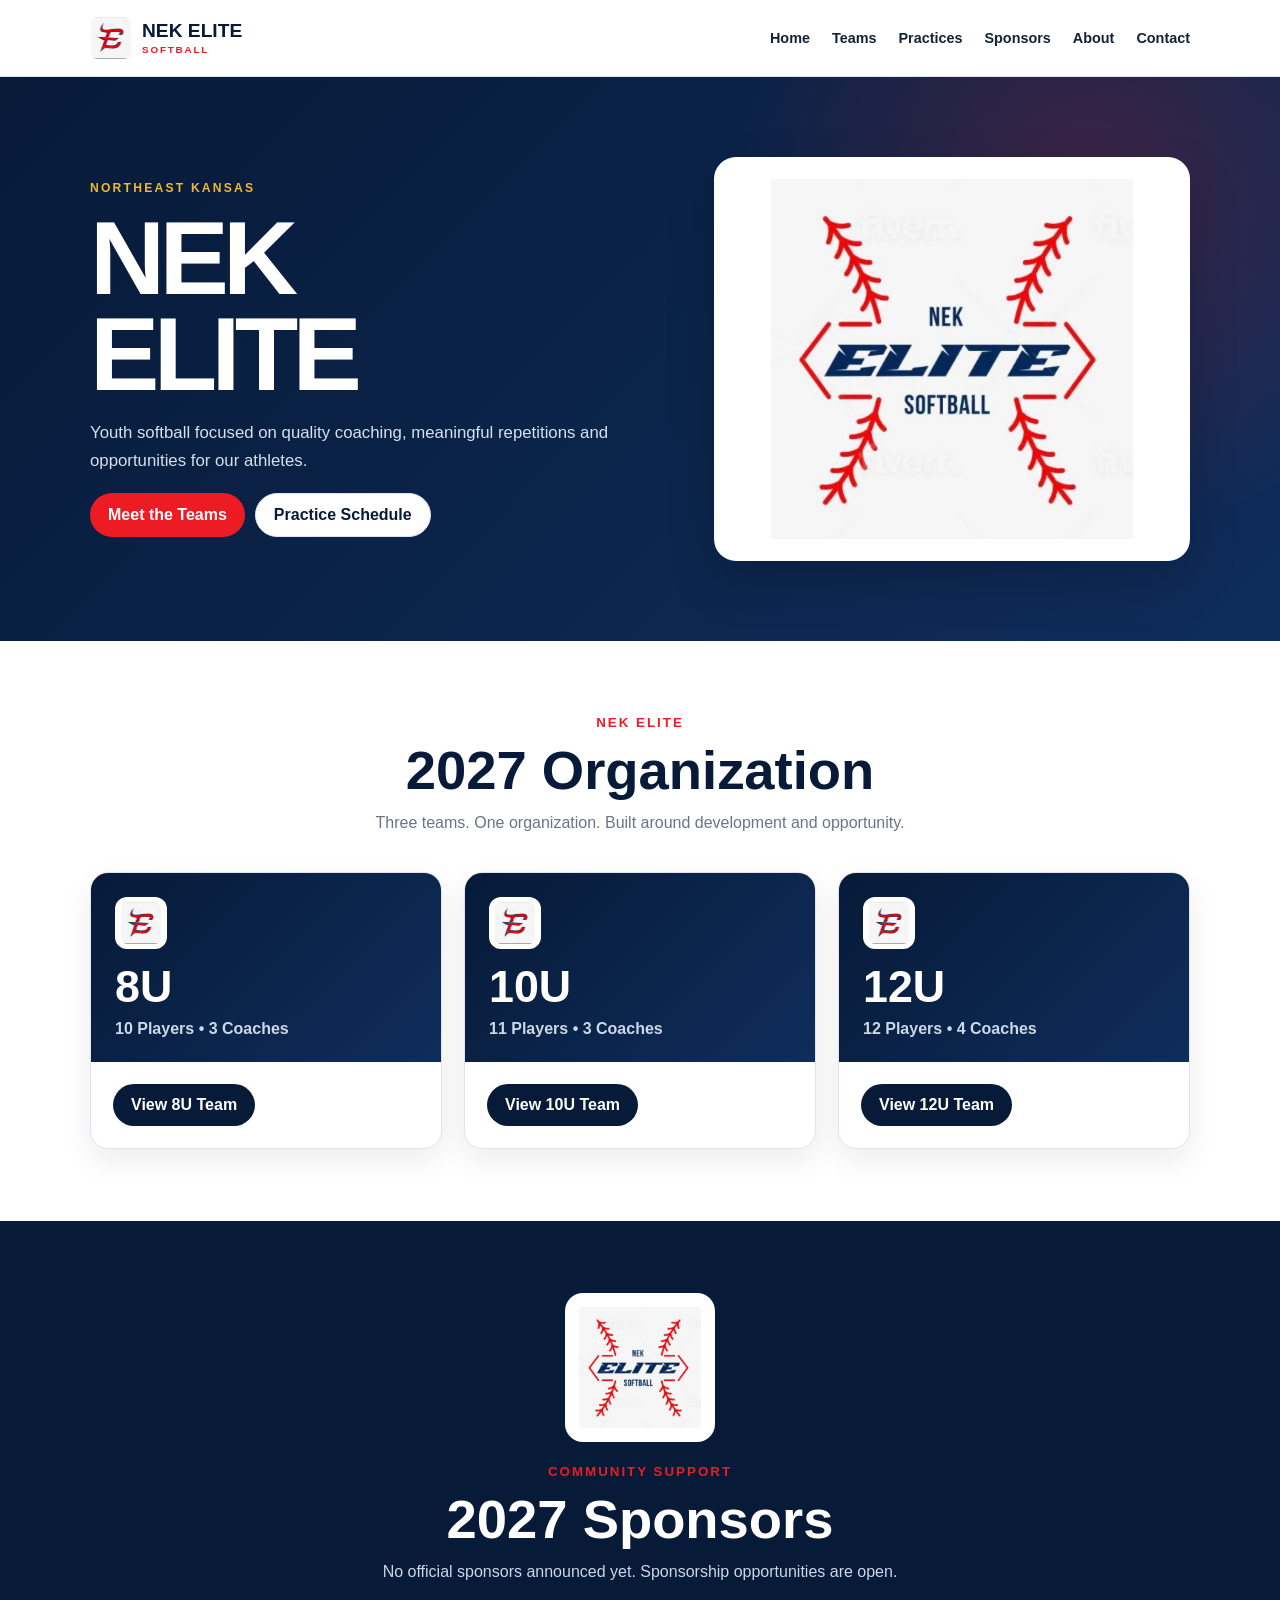
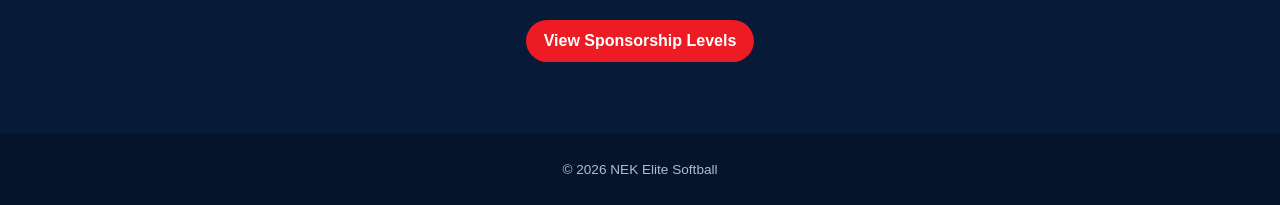
==== index.html @ 423d7f9b "Add files via upload" ====
<!DOCTYPE html><html lang="en"><head><meta charset="UTF-8">
<meta name="viewport" content="width=device-width,initial-scale=1.0">
<title>NEK Elite Softball</title><meta name="description" content="NEK Elite Softball">
<link rel="icon" href="logo-mark.jpeg"><link rel="stylesheet" href="styles.css"></head>
<body><header><div class="container nav">
<a class="brand" href="index.html"><img src="logo-mark.jpeg" alt="NEK Elite mark"><div>NEK ELITE<span>SOFTBALL</span></div></a>
<nav class="nav-links">
<a href="index.html">Home</a><a href="teams.html">Teams</a><a href="practices.html">Practices</a>
<a href="sponsors.html">Sponsors</a><a href="about.html">About</a><a href="contact.html">Contact</a>
</nav></div></header><main>
<section class="hero"><div class="container hero-grid">
<div><div class="eyebrow">Northeast Kansas</div><h1>NEK<br>ELITE</h1><p>Youth softball focused on quality coaching, meaningful repetitions and opportunities for our athletes.</p>
<div class="actions"><a class="btn btn-red" href="teams.html">Meet the Teams</a><a class="btn btn-outline" href="practices.html">Practice Schedule</a></div></div>
<div class="hero-logo-wrap"><img src="logo-full.jpeg" alt="NEK Elite Softball logo"></div></div></section>
<section><div class="container"><div class="section-title"><small>NEK Elite</small><h2>2027 Organization</h2><p>Three teams. One organization. Built around development and opportunity.</p></div>
<div class="grid-3"><div class="card"><div class="card-head"><img class="mark" src="logo-mark.jpeg" alt=""><h3>8U</h3><p>10 Players • 3 Coaches</p></div><div class="card-body"><a class="btn btn-navy" href="8u.html">View 8U Team</a></div></div><div class="card"><div class="card-head"><img class="mark" src="logo-mark.jpeg" alt=""><h3>10U</h3><p>11 Players • 3 Coaches</p></div><div class="card-body"><a class="btn btn-navy" href="10u.html">View 10U Team</a></div></div><div class="card"><div class="card-head"><img class="mark" src="logo-mark.jpeg" alt=""><h3>12U</h3><p>12 Players • 4 Coaches</p></div><div class="card-body"><a class="btn btn-navy" href="12u.html">View 12U Team</a></div></div></div></div></section>
<section class="dark-section"><div class="container"><img class="sponsor-logo" src="logo-full.jpeg" alt="NEK Elite Softball logo">
<div class="section-title"><small>Community Support</small><h2>2027 Sponsors</h2><p>No official sponsors announced yet. Sponsorship opportunities are open.</p></div>
<div style="text-align:center"><a class="btn btn-red" href="sponsors.html">View Sponsorship Levels</a></div></div></section></main><footer><div class="container">© 2026 NEK Elite Softball</div></footer></body></html>
---- styles.css ----
:root{
  --navy:#071a38;--navy2:#0f2d5b;--red:#ed1c24;--gold:#f1b82d;
  --white:#fff;--soft:#f4f7fb;--ink:#132238;--muted:#6b7583;--line:#dfe5ed;
  --shadow:0 12px 30px rgba(7,26,56,.08);--radius:18px;
}
*{box-sizing:border-box}
html{scroll-behavior:smooth}
body{margin:0;font-family:Arial,Helvetica,sans-serif;color:var(--ink);background:#fff}
a{color:inherit;text-decoration:none}
img{display:block;max-width:100%}
.container{width:min(1100px,calc(100% - 32px));margin:auto}
header{position:sticky;top:0;z-index:100;background:#fff;border-bottom:1px solid var(--line)}
.nav{min-height:76px;display:flex;align-items:center;justify-content:space-between;gap:22px}
.brand{display:flex;align-items:center;gap:10px;font-weight:900;color:var(--navy);font-size:1.2rem;line-height:1}
.brand img{width:42px;height:42px;object-fit:contain;border-radius:8px}
.brand span{display:block;color:var(--red);font-size:.62rem;letter-spacing:.18em;margin-top:4px}
.nav-links{display:flex;flex-wrap:wrap;gap:22px;font-weight:700;font-size:.9rem}
.nav-links a:hover{color:var(--red)}
.hero{background:radial-gradient(circle at 85% 20%,rgba(237,28,36,.22),transparent 30%),linear-gradient(135deg,var(--navy),var(--navy2));color:#fff;padding:80px 0}
.hero-grid{display:grid;grid-template-columns:1.1fr .9fr;gap:42px;align-items:center}
.hero.compact{padding:56px 0;text-align:center}
.eyebrow{color:var(--gold);font-size:.76rem;font-weight:900;letter-spacing:.18em;text-transform:uppercase}
.hero h1{margin:16px 0;font-size:clamp(3.5rem,9vw,6.5rem);line-height:.92;letter-spacing:-.055em}
.hero.compact h1{font-size:clamp(2.7rem,7vw,5rem)}
.hero p{max-width:680px;color:#d6e0ef;line-height:1.65;font-size:1.05rem}
.hero-logo-wrap{background:#fff;border-radius:22px;padding:22px;box-shadow:0 20px 50px rgba(0,0,0,.2)}
.hero-logo-wrap img{width:100%;max-height:360px;object-fit:contain}
section{padding:72px 0}
.section-title{text-align:center;margin-bottom:36px}
.section-title small{color:var(--red);text-transform:uppercase;font-weight:900;letter-spacing:.15em}
.section-title h2{margin:8px 0;color:var(--navy);font-size:clamp(2.1rem,5vw,3.4rem)}
.section-title p{max-width:620px;margin:auto;color:var(--muted);line-height:1.6}
.grid-3{display:grid;grid-template-columns:repeat(3,1fr);gap:22px}
.card{background:#fff;border:1px solid var(--line);border-radius:var(--radius);box-shadow:var(--shadow);overflow:hidden}
.card-head{background:linear-gradient(135deg,var(--navy),var(--navy2));color:#fff;padding:24px}
.card-head .mark{width:52px;height:52px;object-fit:contain;background:#fff;border-radius:12px;padding:5px;margin-bottom:12px}
.card-head h3{margin:0;font-size:2.8rem}
.card-head p{margin:8px 0 0;color:#cbd8ea;font-weight:700}
.card-body{padding:22px}
.card-body h4{color:var(--navy);text-transform:uppercase;letter-spacing:.1em;font-size:.75rem;margin:0 0 10px}
.list{list-style:none;padding:0;margin:0}
.list li{padding:8px 0;border-bottom:1px solid var(--line)}
.btn{display:inline-flex;align-items:center;justify-content:center;padding:12px 18px;border-radius:999px;font-weight:900}
.btn-red{background:var(--red);color:#fff}
.btn-navy{background:var(--navy);color:#fff}
.btn-outline{border:1px solid var(--line);background:#fff;color:var(--navy)}
.actions{display:flex;gap:10px;flex-wrap:wrap;margin-top:18px}
.roster{width:100%;border-collapse:collapse}
.roster th{text-align:left;color:var(--muted);font-size:.68rem;text-transform:uppercase;letter-spacing:.08em;padding:8px 4px;border-bottom:2px solid var(--navy)}
.roster td{padding:10px 4px;border-bottom:1px solid var(--line)}
.roster-number{width:48px;color:var(--red);font-weight:900}
.info-strip{background:var(--soft);border:1px solid var(--line);border-radius:16px;padding:18px 20px;margin:18px 0}
.practice-list{display:grid;gap:14px}
.practice-card{background:var(--soft);border:1px solid var(--line);border-radius:16px;overflow:hidden}
.practice-date{background:var(--navy);color:#fff;padding:16px 18px;font-weight:900}
.practice-event{display:grid;grid-template-columns:68px 1fr auto;gap:12px;padding:12px 18px;border-bottom:1px solid var(--line);align-items:center}
.practice-event:last-child{border-bottom:0}
.practice-team{color:var(--red);font-weight:900}
.practice-type{color:var(--navy);font-weight:800}
.practice-time{color:var(--muted);font-weight:700;text-align:right}
.dark-section{background:var(--navy);color:#fff}
.dark-section .section-title h2{color:#fff}
.dark-section .section-title p{color:#cbd8ea}
.sponsor-logo{width:150px;margin:0 auto 20px;background:#fff;border-radius:18px;padding:14px}
.sponsor-levels{display:grid;grid-template-columns:repeat(5,1fr);gap:12px}
.sponsor-level{background:rgba(255,255,255,.08);border:1px solid rgba(255,255,255,.14);border-radius:14px;padding:18px;text-align:center}
.sponsor-level strong{display:block;font-size:1.05rem}
.sponsor-level span{color:#cbd8ea;font-size:.9rem}
.placeholder{border:1px dashed rgba(255,255,255,.35);border-radius:16px;padding:38px;text-align:center;color:#cbd8ea}
.about-logo{width:220px;margin:0 auto 24px}
.about-text{max-width:780px;margin:auto;text-align:center;color:var(--muted);line-height:1.8}
.contact-card{max-width:650px;margin:auto;background:#fff;border:1px solid var(--line);border-radius:18px;padding:32px;text-align:center}
.contact-card a{color:var(--red);font-weight:900}
footer{background:#05142b;color:#aebcd0;padding:28px 0;text-align:center;font-size:.85rem}
.backlink{display:inline-block;margin-bottom:20px;color:var(--red);font-weight:900}
@media(max-width:850px){
  .hero-grid,.grid-3,.sponsor-levels{grid-template-columns:1fr}
  .hero{text-align:center}
  .hero p{margin-left:auto;margin-right:auto}
  .hero-logo-wrap{max-width:480px;margin:auto}
  .practice-event{grid-template-columns:58px 1fr}
  .practice-time{grid-column:2;text-align:left}
}
@media(max-width:650px){
  .nav{flex-direction:column;padding:14px 0}
  .nav-links{justify-content:center;gap:14px}
  .hero{padding:62px 0}
  section{padding:56px 0}
}
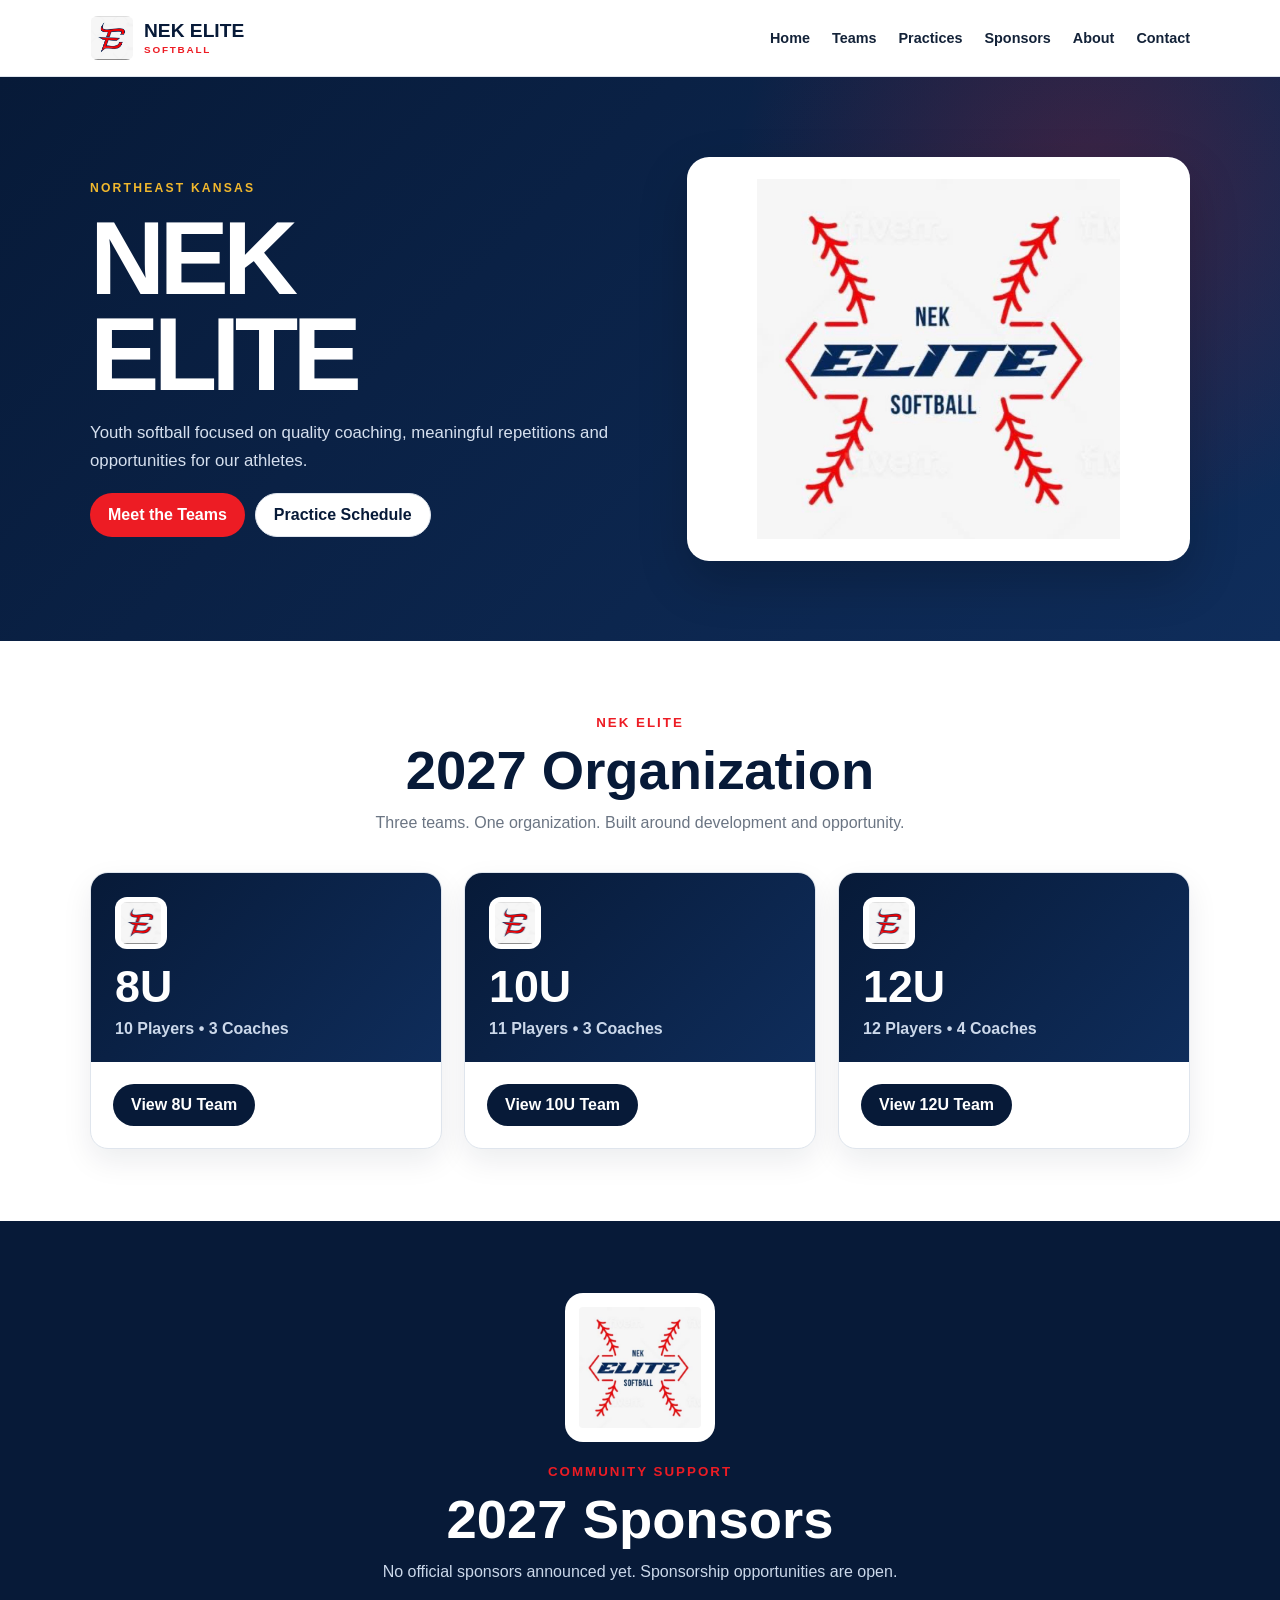
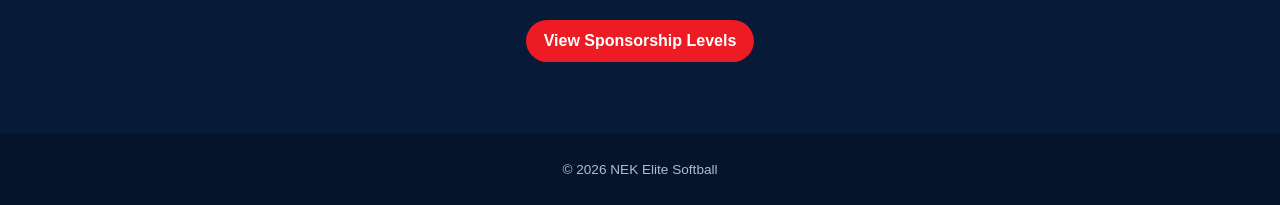
==== commit f1fb4cf5: "Add files via upload" ====
--- a/index.html
+++ b/index.html
@@ -1,19 +1,104 @@
-<!DOCTYPE html><html lang="en"><head><meta charset="UTF-8">
-<meta name="viewport" content="width=device-width,initial-scale=1.0">
-<title>NEK Elite Softball</title><meta name="description" content="NEK Elite Softball">
-<link rel="icon" href="logo-mark.jpeg"><link rel="stylesheet" href="styles.css"></head>
-<body><header><div class="container nav">
-<a class="brand" href="index.html"><img src="logo-mark.jpeg" alt="NEK Elite mark"><div>NEK ELITE<span>SOFTBALL</span></div></a>
-<nav class="nav-links">
-<a href="index.html">Home</a><a href="teams.html">Teams</a><a href="practices.html">Practices</a>
-<a href="sponsors.html">Sponsors</a><a href="about.html">About</a><a href="contact.html">Contact</a>
-</nav></div></header><main>
-<section class="hero"><div class="container hero-grid">
-<div><div class="eyebrow">Northeast Kansas</div><h1>NEK<br>ELITE</h1><p>Youth softball focused on quality coaching, meaningful repetitions and opportunities for our athletes.</p>
-<div class="actions"><a class="btn btn-red" href="teams.html">Meet the Teams</a><a class="btn btn-outline" href="practices.html">Practice Schedule</a></div></div>
-<div class="hero-logo-wrap"><img src="logo-full.jpeg" alt="NEK Elite Softball logo"></div></div></section>
-<section><div class="container"><div class="section-title"><small>NEK Elite</small><h2>2027 Organization</h2><p>Three teams. One organization. Built around development and opportunity.</p></div>
-<div class="grid-3"><div class="card"><div class="card-head"><img class="mark" src="logo-mark.jpeg" alt=""><h3>8U</h3><p>10 Players • 3 Coaches</p></div><div class="card-body"><a class="btn btn-navy" href="8u.html">View 8U Team</a></div></div><div class="card"><div class="card-head"><img class="mark" src="logo-mark.jpeg" alt=""><h3>10U</h3><p>11 Players • 3 Coaches</p></div><div class="card-body"><a class="btn btn-navy" href="10u.html">View 10U Team</a></div></div><div class="card"><div class="card-head"><img class="mark" src="logo-mark.jpeg" alt=""><h3>12U</h3><p>12 Players • 4 Coaches</p></div><div class="card-body"><a class="btn btn-navy" href="12u.html">View 12U Team</a></div></div></div></div></section>
-<section class="dark-section"><div class="container"><img class="sponsor-logo" src="logo-full.jpeg" alt="NEK Elite Softball logo">
-<div class="section-title"><small>Community Support</small><h2>2027 Sponsors</h2><p>No official sponsors announced yet. Sponsorship opportunities are open.</p></div>
-<div style="text-align:center"><a class="btn btn-red" href="sponsors.html">View Sponsorship Levels</a></div></div></section></main><footer><div class="container">© 2026 NEK Elite Softball</div></footer></body></html>+<!DOCTYPE html>
+<html lang="en">
+<head>
+  <meta charset="UTF-8">
+  <meta name="viewport" content="width=device-width, initial-scale=1.0">
+  <title>NEK Elite Softball</title>
+  <link rel="icon" href="logo-mark.jpeg">
+  <link rel="stylesheet" href="styles.css">
+</head>
+<body>
+<header>
+  <div class="container nav">
+    <a class="brand" href="index.html">
+      <img src="logo-mark.jpeg" alt="NEK Elite mark">
+      <div>NEK ELITE<span>SOFTBALL</span></div>
+    </a>
+    <nav class="nav-links">
+      <a href="index.html">Home</a>
+      <a href="teams.html">Teams</a>
+      <a href="practices.html">Practices</a>
+      <a href="sponsors.html">Sponsors</a>
+      <a href="about.html">About</a>
+      <a href="contact.html">Contact</a>
+    </nav>
+  </div>
+</header>
+
+<main>
+  <section class="hero">
+    <div class="container hero-grid">
+      <div>
+        <div class="eyebrow">Northeast Kansas</div>
+        <h1>NEK<br>ELITE</h1>
+        <p>Youth softball focused on quality coaching, meaningful repetitions and opportunities for our athletes.</p>
+        <div class="actions">
+          <a class="btn btn-red" href="teams.html">Meet the Teams</a>
+          <a class="btn btn-outline" href="practices.html">Practice Schedule</a>
+        </div>
+      </div>
+      <div class="hero-logo-wrap">
+        <img src="logo-full.jpeg" alt="NEK Elite Softball logo">
+      </div>
+    </div>
+  </section>
+
+  <section>
+    <div class="container">
+      <div class="section-title">
+        <small>NEK Elite</small>
+        <h2>2027 Organization</h2>
+        <p>Three teams. One organization. Built around development and opportunity.</p>
+      </div>
+      <div class="grid-3">
+    <div class="card">
+      <div class="card-head">
+        <img class="mark" src="logo-mark.jpeg" alt="">
+        <h3>8U</h3>
+        <p>10 Players • 3 Coaches</p>
+      </div>
+      <div class="card-body">
+        <a class="btn btn-navy" href="8u.html">View 8U Team</a>
+      </div>
+    </div>
+    <div class="card">
+      <div class="card-head">
+        <img class="mark" src="logo-mark.jpeg" alt="">
+        <h3>10U</h3>
+        <p>11 Players • 3 Coaches</p>
+      </div>
+      <div class="card-body">
+        <a class="btn btn-navy" href="10u.html">View 10U Team</a>
+      </div>
+    </div>
+    <div class="card">
+      <div class="card-head">
+        <img class="mark" src="logo-mark.jpeg" alt="">
+        <h3>12U</h3>
+        <p>12 Players • 4 Coaches</p>
+      </div>
+      <div class="card-body">
+        <a class="btn btn-navy" href="12u.html">View 12U Team</a>
+      </div>
+    </div></div>
+    </div>
+  </section>
+
+  <section class="dark-section">
+    <div class="container">
+      <img class="sponsor-logo" src="logo-full.jpeg" alt="NEK Elite Softball logo">
+      <div class="section-title">
+        <small>Community Support</small>
+        <h2>2027 Sponsors</h2>
+        <p>No official sponsors announced yet. Sponsorship opportunities are open.</p>
+      </div>
+      <div style="text-align:center">
+        <a class="btn btn-red" href="sponsors.html">View Sponsorship Levels</a>
+      </div>
+    </div>
+  </section>
+</main>
+
+<footer><div class="container">© 2026 NEK Elite Softball</div></footer>
+</body>
+</html>
--- a/styles.css
+++ b/styles.css
@@ -1,89 +1,395 @@
-:root{
-  --navy:#071a38;--navy2:#0f2d5b;--red:#ed1c24;--gold:#f1b82d;
-  --white:#fff;--soft:#f4f7fb;--ink:#132238;--muted:#6b7583;--line:#dfe5ed;
-  --shadow:0 12px 30px rgba(7,26,56,.08);--radius:18px;
-}
-*{box-sizing:border-box}
-html{scroll-behavior:smooth}
-body{margin:0;font-family:Arial,Helvetica,sans-serif;color:var(--ink);background:#fff}
-a{color:inherit;text-decoration:none}
-img{display:block;max-width:100%}
-.container{width:min(1100px,calc(100% - 32px));margin:auto}
-header{position:sticky;top:0;z-index:100;background:#fff;border-bottom:1px solid var(--line)}
-.nav{min-height:76px;display:flex;align-items:center;justify-content:space-between;gap:22px}
-.brand{display:flex;align-items:center;gap:10px;font-weight:900;color:var(--navy);font-size:1.2rem;line-height:1}
-.brand img{width:42px;height:42px;object-fit:contain;border-radius:8px}
-.brand span{display:block;color:var(--red);font-size:.62rem;letter-spacing:.18em;margin-top:4px}
-.nav-links{display:flex;flex-wrap:wrap;gap:22px;font-weight:700;font-size:.9rem}
-.nav-links a:hover{color:var(--red)}
-.hero{background:radial-gradient(circle at 85% 20%,rgba(237,28,36,.22),transparent 30%),linear-gradient(135deg,var(--navy),var(--navy2));color:#fff;padding:80px 0}
-.hero-grid{display:grid;grid-template-columns:1.1fr .9fr;gap:42px;align-items:center}
-.hero.compact{padding:56px 0;text-align:center}
-.eyebrow{color:var(--gold);font-size:.76rem;font-weight:900;letter-spacing:.18em;text-transform:uppercase}
-.hero h1{margin:16px 0;font-size:clamp(3.5rem,9vw,6.5rem);line-height:.92;letter-spacing:-.055em}
-.hero.compact h1{font-size:clamp(2.7rem,7vw,5rem)}
-.hero p{max-width:680px;color:#d6e0ef;line-height:1.65;font-size:1.05rem}
-.hero-logo-wrap{background:#fff;border-radius:22px;padding:22px;box-shadow:0 20px 50px rgba(0,0,0,.2)}
-.hero-logo-wrap img{width:100%;max-height:360px;object-fit:contain}
-section{padding:72px 0}
-.section-title{text-align:center;margin-bottom:36px}
-.section-title small{color:var(--red);text-transform:uppercase;font-weight:900;letter-spacing:.15em}
-.section-title h2{margin:8px 0;color:var(--navy);font-size:clamp(2.1rem,5vw,3.4rem)}
-.section-title p{max-width:620px;margin:auto;color:var(--muted);line-height:1.6}
-.grid-3{display:grid;grid-template-columns:repeat(3,1fr);gap:22px}
-.card{background:#fff;border:1px solid var(--line);border-radius:var(--radius);box-shadow:var(--shadow);overflow:hidden}
-.card-head{background:linear-gradient(135deg,var(--navy),var(--navy2));color:#fff;padding:24px}
-.card-head .mark{width:52px;height:52px;object-fit:contain;background:#fff;border-radius:12px;padding:5px;margin-bottom:12px}
-.card-head h3{margin:0;font-size:2.8rem}
-.card-head p{margin:8px 0 0;color:#cbd8ea;font-weight:700}
-.card-body{padding:22px}
-.card-body h4{color:var(--navy);text-transform:uppercase;letter-spacing:.1em;font-size:.75rem;margin:0 0 10px}
-.list{list-style:none;padding:0;margin:0}
-.list li{padding:8px 0;border-bottom:1px solid var(--line)}
-.btn{display:inline-flex;align-items:center;justify-content:center;padding:12px 18px;border-radius:999px;font-weight:900}
-.btn-red{background:var(--red);color:#fff}
-.btn-navy{background:var(--navy);color:#fff}
-.btn-outline{border:1px solid var(--line);background:#fff;color:var(--navy)}
-.actions{display:flex;gap:10px;flex-wrap:wrap;margin-top:18px}
-.roster{width:100%;border-collapse:collapse}
-.roster th{text-align:left;color:var(--muted);font-size:.68rem;text-transform:uppercase;letter-spacing:.08em;padding:8px 4px;border-bottom:2px solid var(--navy)}
-.roster td{padding:10px 4px;border-bottom:1px solid var(--line)}
-.roster-number{width:48px;color:var(--red);font-weight:900}
-.info-strip{background:var(--soft);border:1px solid var(--line);border-radius:16px;padding:18px 20px;margin:18px 0}
-.practice-list{display:grid;gap:14px}
-.practice-card{background:var(--soft);border:1px solid var(--line);border-radius:16px;overflow:hidden}
-.practice-date{background:var(--navy);color:#fff;padding:16px 18px;font-weight:900}
-.practice-event{display:grid;grid-template-columns:68px 1fr auto;gap:12px;padding:12px 18px;border-bottom:1px solid var(--line);align-items:center}
-.practice-event:last-child{border-bottom:0}
-.practice-team{color:var(--red);font-weight:900}
-.practice-type{color:var(--navy);font-weight:800}
-.practice-time{color:var(--muted);font-weight:700;text-align:right}
-.dark-section{background:var(--navy);color:#fff}
-.dark-section .section-title h2{color:#fff}
-.dark-section .section-title p{color:#cbd8ea}
-.sponsor-logo{width:150px;margin:0 auto 20px;background:#fff;border-radius:18px;padding:14px}
-.sponsor-levels{display:grid;grid-template-columns:repeat(5,1fr);gap:12px}
-.sponsor-level{background:rgba(255,255,255,.08);border:1px solid rgba(255,255,255,.14);border-radius:14px;padding:18px;text-align:center}
-.sponsor-level strong{display:block;font-size:1.05rem}
-.sponsor-level span{color:#cbd8ea;font-size:.9rem}
-.placeholder{border:1px dashed rgba(255,255,255,.35);border-radius:16px;padding:38px;text-align:center;color:#cbd8ea}
-.about-logo{width:220px;margin:0 auto 24px}
-.about-text{max-width:780px;margin:auto;text-align:center;color:var(--muted);line-height:1.8}
-.contact-card{max-width:650px;margin:auto;background:#fff;border:1px solid var(--line);border-radius:18px;padding:32px;text-align:center}
-.contact-card a{color:var(--red);font-weight:900}
-footer{background:#05142b;color:#aebcd0;padding:28px 0;text-align:center;font-size:.85rem}
-.backlink{display:inline-block;margin-bottom:20px;color:var(--red);font-weight:900}
-@media(max-width:850px){
-  .hero-grid,.grid-3,.sponsor-levels{grid-template-columns:1fr}
-  .hero{text-align:center}
-  .hero p{margin-left:auto;margin-right:auto}
-  .hero-logo-wrap{max-width:480px;margin:auto}
-  .practice-event{grid-template-columns:58px 1fr}
-  .practice-time{grid-column:2;text-align:left}
-}
-@media(max-width:650px){
-  .nav{flex-direction:column;padding:14px 0}
-  .nav-links{justify-content:center;gap:14px}
-  .hero{padding:62px 0}
-  section{padding:56px 0}
+:root {
+  --navy: #071a38;
+  --navy2: #0f2d5b;
+  --red: #ed1c24;
+  --gold: #f1b82d;
+  --white: #ffffff;
+  --soft: #f4f7fb;
+  --ink: #132238;
+  --muted: #6b7583;
+  --line: #dfe5ed;
+  --shadow: 0 12px 30px rgba(7,26,56,.08);
+  --radius: 18px;
+}
+* { box-sizing: border-box; }
+html { scroll-behavior: smooth; }
+body {
+  margin: 0;
+  font-family: Arial, Helvetica, sans-serif;
+  color: var(--ink);
+  background: var(--white);
+}
+a { color: inherit; text-decoration: none; }
+img { display: block; max-width: 100%; }
+.container {
+  width: min(1100px, calc(100% - 32px));
+  margin: 0 auto;
+}
+
+/* Header */
+header {
+  position: sticky;
+  top: 0;
+  z-index: 100;
+  background: #fff;
+  border-bottom: 1px solid var(--line);
+}
+.nav {
+  min-height: 76px;
+  display: flex;
+  align-items: center;
+  justify-content: space-between;
+  gap: 22px;
+}
+.brand {
+  display: flex;
+  align-items: center;
+  gap: 10px;
+  font-weight: 900;
+  color: var(--navy);
+  font-size: 1.2rem;
+  line-height: 1;
+}
+.brand img {
+  width: 44px;
+  height: 44px;
+  object-fit: contain;
+  border-radius: 8px;
+}
+.brand span {
+  display: block;
+  color: var(--red);
+  font-size: .62rem;
+  letter-spacing: .18em;
+  margin-top: 4px;
+}
+.nav-links {
+  display: flex;
+  flex-wrap: wrap;
+  gap: 22px;
+  font-weight: 700;
+  font-size: .9rem;
+}
+.nav-links a:hover { color: var(--red); }
+
+/* Hero */
+.hero {
+  background:
+    radial-gradient(circle at 85% 20%, rgba(237,28,36,.22), transparent 30%),
+    linear-gradient(135deg, var(--navy), var(--navy2));
+  color: white;
+  padding: 80px 0;
+}
+.hero-grid {
+  display: grid;
+  grid-template-columns: 1.05fr .95fr;
+  gap: 42px;
+  align-items: center;
+}
+.hero.compact {
+  padding: 56px 0;
+  text-align: center;
+}
+.eyebrow {
+  color: var(--gold);
+  font-size: .76rem;
+  font-weight: 900;
+  letter-spacing: .18em;
+  text-transform: uppercase;
+}
+.hero h1 {
+  margin: 16px 0;
+  font-size: clamp(3.5rem, 9vw, 6.5rem);
+  line-height: .92;
+  letter-spacing: -.055em;
+}
+.hero.compact h1 {
+  font-size: clamp(2.7rem, 7vw, 5rem);
+}
+.hero p {
+  max-width: 680px;
+  color: #d6e0ef;
+  line-height: 1.65;
+  font-size: 1.05rem;
+}
+.hero-logo-wrap {
+  background: #fff;
+  border-radius: 22px;
+  padding: 22px;
+  box-shadow: 0 20px 50px rgba(0,0,0,.2);
+}
+.hero-logo-wrap img {
+  width: 100%;
+  max-height: 360px;
+  object-fit: contain;
+}
+
+/* General */
+section { padding: 72px 0; }
+.section-title {
+  text-align: center;
+  margin-bottom: 36px;
+}
+.section-title small {
+  color: var(--red);
+  text-transform: uppercase;
+  font-weight: 900;
+  letter-spacing: .15em;
+}
+.section-title h2 {
+  margin: 8px 0;
+  color: var(--navy);
+  font-size: clamp(2.1rem, 5vw, 3.4rem);
+}
+.section-title p {
+  max-width: 620px;
+  margin: 0 auto;
+  color: var(--muted);
+  line-height: 1.6;
+}
+.grid-3 {
+  display: grid;
+  grid-template-columns: repeat(3, 1fr);
+  gap: 22px;
+}
+.card {
+  background: #fff;
+  border: 1px solid var(--line);
+  border-radius: var(--radius);
+  box-shadow: var(--shadow);
+  overflow: hidden;
+}
+.card-head {
+  background: linear-gradient(135deg, var(--navy), var(--navy2));
+  color: #fff;
+  padding: 24px;
+}
+.card-head .mark {
+  width: 52px;
+  height: 52px;
+  object-fit: contain;
+  background: #fff;
+  border-radius: 12px;
+  padding: 5px;
+  margin-bottom: 12px;
+}
+.card-head h3 {
+  margin: 0;
+  font-size: 2.8rem;
+}
+.card-head p {
+  margin: 8px 0 0;
+  color: #cbd8ea;
+  font-weight: 700;
+}
+.card-body { padding: 22px; }
+.card-body h4 {
+  color: var(--navy);
+  text-transform: uppercase;
+  letter-spacing: .1em;
+  font-size: .75rem;
+  margin: 0 0 10px;
+}
+.list {
+  list-style: none;
+  padding: 0;
+  margin: 0;
+}
+.list li {
+  padding: 8px 0;
+  border-bottom: 1px solid var(--line);
+}
+.btn {
+  display: inline-flex;
+  align-items: center;
+  justify-content: center;
+  padding: 12px 18px;
+  border-radius: 999px;
+  font-weight: 900;
+}
+.btn-red { background: var(--red); color: #fff; }
+.btn-navy { background: var(--navy); color: #fff; }
+.btn-outline {
+  border: 1px solid var(--line);
+  background: #fff;
+  color: var(--navy);
+}
+.actions {
+  display: flex;
+  gap: 10px;
+  flex-wrap: wrap;
+  margin-top: 18px;
+}
+.roster {
+  width: 100%;
+  border-collapse: collapse;
+}
+.roster th {
+  text-align: left;
+  color: var(--muted);
+  font-size: .68rem;
+  text-transform: uppercase;
+  letter-spacing: .08em;
+  padding: 8px 4px;
+  border-bottom: 2px solid var(--navy);
+}
+.roster td {
+  padding: 10px 4px;
+  border-bottom: 1px solid var(--line);
+}
+.roster-number {
+  width: 48px;
+  color: var(--red);
+  font-weight: 900;
+}
+.info-strip {
+  background: var(--soft);
+  border: 1px solid var(--line);
+  border-radius: 16px;
+  padding: 18px 20px;
+  margin: 18px 0;
+}
+.backlink {
+  display: inline-block;
+  margin-bottom: 20px;
+  color: var(--red);
+  font-weight: 900;
+}
+
+/* Practices */
+.practice-list {
+  display: grid;
+  gap: 14px;
+}
+.practice-card {
+  background: var(--soft);
+  border: 1px solid var(--line);
+  border-radius: 16px;
+  overflow: hidden;
+}
+.practice-date {
+  background: var(--navy);
+  color: #fff;
+  padding: 16px 18px;
+  font-weight: 900;
+}
+.practice-event {
+  display: grid;
+  grid-template-columns: 68px 1fr auto;
+  gap: 12px;
+  padding: 12px 18px;
+  border-bottom: 1px solid var(--line);
+  align-items: center;
+}
+.practice-event:last-child { border-bottom: 0; }
+.practice-team { color: var(--red); font-weight: 900; }
+.practice-type { color: var(--navy); font-weight: 800; }
+.practice-time {
+  color: var(--muted);
+  font-weight: 700;
+  text-align: right;
+}
+
+/* Sponsors */
+.dark-section {
+  background: var(--navy);
+  color: #fff;
+}
+.dark-section .section-title h2 { color: #fff; }
+.dark-section .section-title p { color: #cbd8ea; }
+.sponsor-logo {
+  width: 150px;
+  margin: 0 auto 20px;
+  background: #fff;
+  border-radius: 18px;
+  padding: 14px;
+}
+.sponsor-levels {
+  display: grid;
+  grid-template-columns: repeat(5, 1fr);
+  gap: 12px;
+}
+.sponsor-level {
+  background: rgba(255,255,255,.08);
+  border: 1px solid rgba(255,255,255,.14);
+  border-radius: 14px;
+  padding: 18px;
+  text-align: center;
+}
+.sponsor-level strong {
+  display: block;
+  font-size: 1.05rem;
+}
+.sponsor-level span {
+  color: #cbd8ea;
+  font-size: .9rem;
+}
+.placeholder {
+  border: 1px dashed rgba(255,255,255,.35);
+  border-radius: 16px;
+  padding: 38px;
+  text-align: center;
+  color: #cbd8ea;
+}
+
+/* About / contact */
+.about-logo {
+  width: 220px;
+  margin: 0 auto 24px;
+  background: #fff;
+  border-radius: 18px;
+  padding: 10px;
+}
+.about-text {
+  max-width: 780px;
+  margin: 0 auto;
+  text-align: center;
+  color: var(--muted);
+  line-height: 1.8;
+}
+.contact-card {
+  max-width: 650px;
+  margin: 0 auto;
+  background: #fff;
+  border: 1px solid var(--line);
+  border-radius: 18px;
+  padding: 32px;
+  text-align: center;
+}
+.contact-card a {
+  color: var(--red);
+  font-weight: 900;
+}
+footer {
+  background: #05142b;
+  color: #aebcd0;
+  padding: 28px 0;
+  text-align: center;
+  font-size: .85rem;
+}
+
+/* Responsive */
+@media (max-width: 850px) {
+  .hero-grid,
+  .grid-3,
+  .sponsor-levels {
+    grid-template-columns: 1fr;
+  }
+  .hero { text-align: center; }
+  .hero p { margin-left: auto; margin-right: auto; }
+  .hero-logo-wrap { max-width: 480px; margin: 0 auto; }
+  .practice-event { grid-template-columns: 58px 1fr; }
+  .practice-time { grid-column: 2; text-align: left; }
+}
+@media (max-width: 650px) {
+  .nav {
+    flex-direction: column;
+    padding: 14px 0;
+  }
+  .nav-links {
+    justify-content: center;
+    gap: 14px;
+  }
+  .hero { padding: 62px 0; }
+  section { padding: 56px 0; }
 }
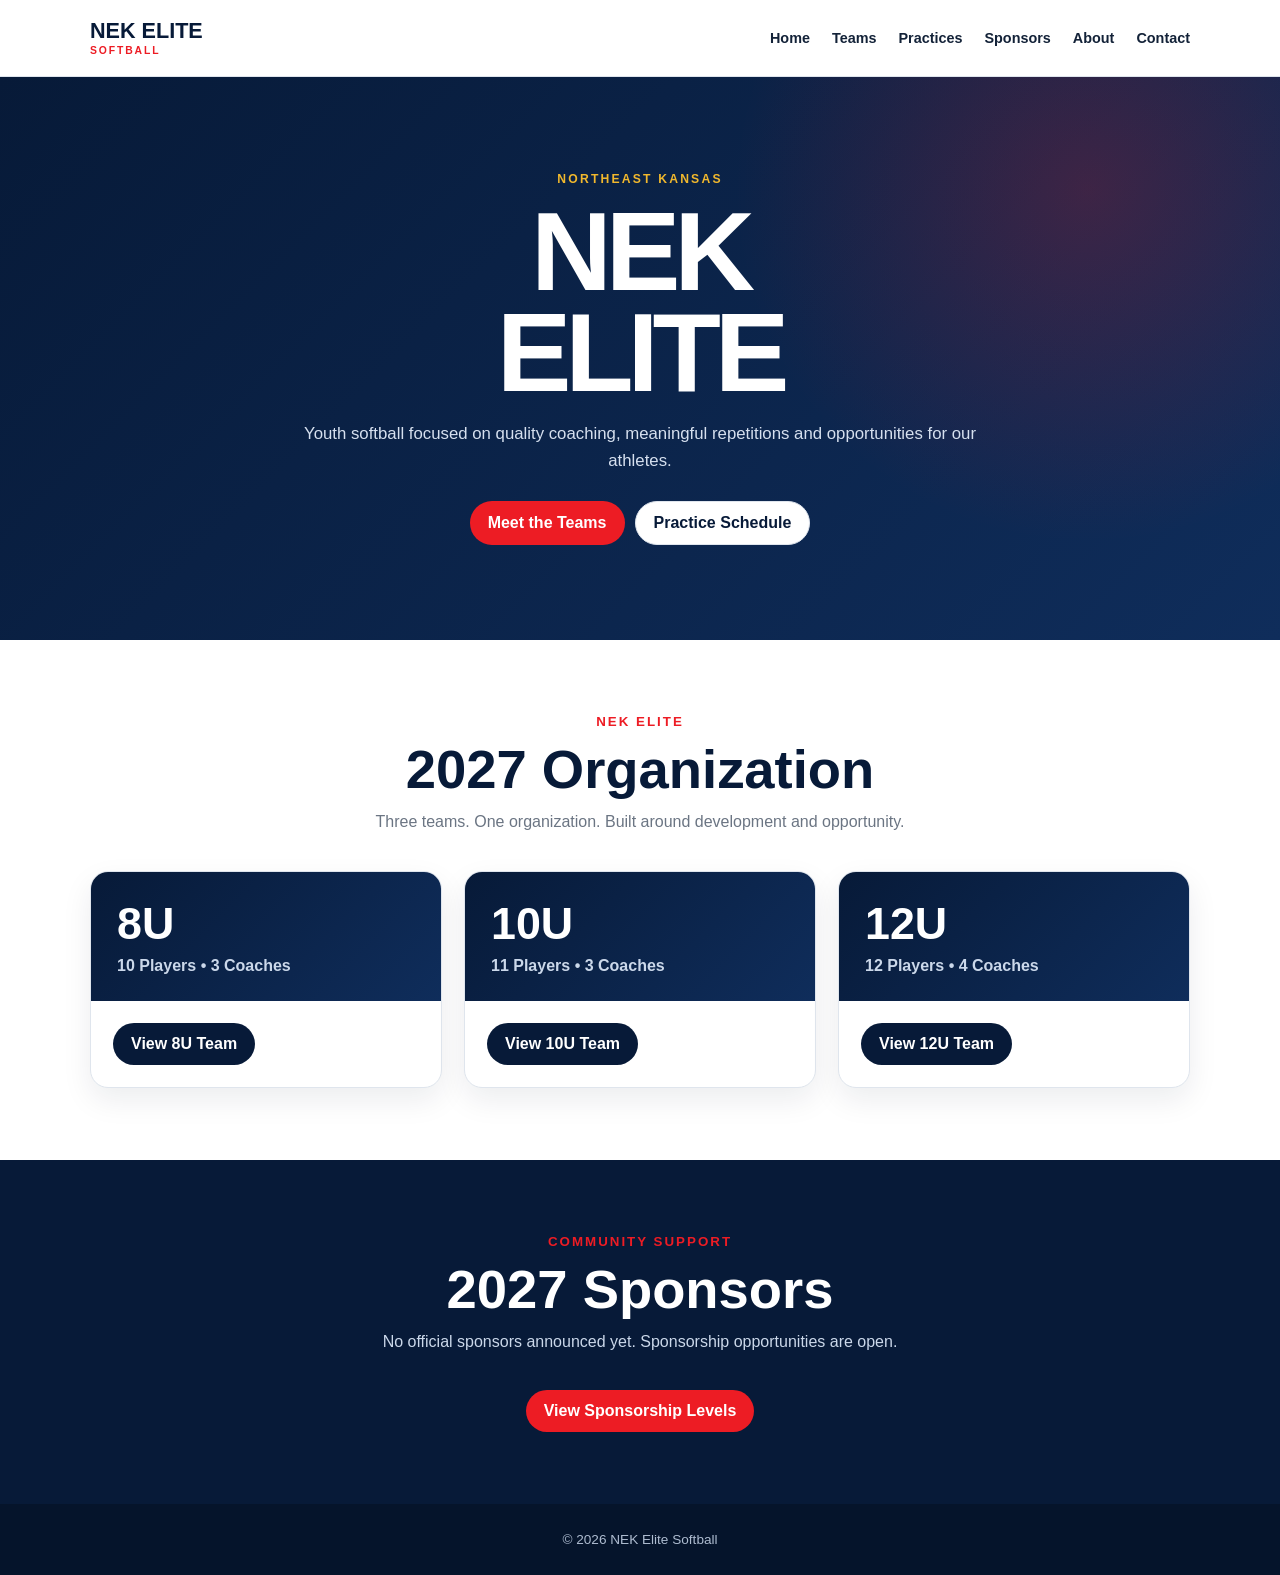
==== commit 6b99a658: "Add files via upload" ====
--- a/index.html
+++ b/index.html
@@ -1,104 +1,52 @@
 <!DOCTYPE html>
 <html lang="en">
 <head>
-  <meta charset="UTF-8">
-  <meta name="viewport" content="width=device-width, initial-scale=1.0">
-  <title>NEK Elite Softball</title>
-  <link rel="icon" href="logo-mark.jpeg">
-  <link rel="stylesheet" href="styles.css">
+<meta charset="UTF-8">
+<meta name="viewport" content="width=device-width,initial-scale=1.0">
+<title>NEK Elite Softball</title>
+<link rel="stylesheet" href="styles.css">
 </head>
 <body>
-<header>
-  <div class="container nav">
-    <a class="brand" href="index.html">
-      <img src="logo-mark.jpeg" alt="NEK Elite mark">
-      <div>NEK ELITE<span>SOFTBALL</span></div>
-    </a>
-    <nav class="nav-links">
-      <a href="index.html">Home</a>
-      <a href="teams.html">Teams</a>
-      <a href="practices.html">Practices</a>
-      <a href="sponsors.html">Sponsors</a>
-      <a href="about.html">About</a>
-      <a href="contact.html">Contact</a>
-    </nav>
-  </div>
-</header>
+<header><div class="container nav">
+<a class="brand" href="index.html">NEK ELITE<span>SOFTBALL</span></a>
+<nav class="nav-links">
+<a href="index.html">Home</a>
+<a href="teams.html">Teams</a>
+<a href="practices.html">Practices</a>
+<a href="sponsors.html">Sponsors</a>
+<a href="about.html">About</a>
+<a href="contact.html">Contact</a>
+</nav></div></header>
 
 <main>
-  <section class="hero">
-    <div class="container hero-grid">
-      <div>
-        <div class="eyebrow">Northeast Kansas</div>
-        <h1>NEK<br>ELITE</h1>
-        <p>Youth softball focused on quality coaching, meaningful repetitions and opportunities for our athletes.</p>
-        <div class="actions">
-          <a class="btn btn-red" href="teams.html">Meet the Teams</a>
-          <a class="btn btn-outline" href="practices.html">Practice Schedule</a>
-        </div>
-      </div>
-      <div class="hero-logo-wrap">
-        <img src="logo-full.jpeg" alt="NEK Elite Softball logo">
-      </div>
-    </div>
-  </section>
-
-  <section>
-    <div class="container">
-      <div class="section-title">
-        <small>NEK Elite</small>
-        <h2>2027 Organization</h2>
-        <p>Three teams. One organization. Built around development and opportunity.</p>
-      </div>
-      <div class="grid-3">
-    <div class="card">
-      <div class="card-head">
-        <img class="mark" src="logo-mark.jpeg" alt="">
-        <h3>8U</h3>
-        <p>10 Players • 3 Coaches</p>
-      </div>
-      <div class="card-body">
-        <a class="btn btn-navy" href="8u.html">View 8U Team</a>
-      </div>
-    </div>
-    <div class="card">
-      <div class="card-head">
-        <img class="mark" src="logo-mark.jpeg" alt="">
-        <h3>10U</h3>
-        <p>11 Players • 3 Coaches</p>
-      </div>
-      <div class="card-body">
-        <a class="btn btn-navy" href="10u.html">View 10U Team</a>
-      </div>
-    </div>
-    <div class="card">
-      <div class="card-head">
-        <img class="mark" src="logo-mark.jpeg" alt="">
-        <h3>12U</h3>
-        <p>12 Players • 4 Coaches</p>
-      </div>
-      <div class="card-body">
-        <a class="btn btn-navy" href="12u.html">View 12U Team</a>
-      </div>
-    </div></div>
-    </div>
-  </section>
-
-  <section class="dark-section">
-    <div class="container">
-      <img class="sponsor-logo" src="logo-full.jpeg" alt="NEK Elite Softball logo">
-      <div class="section-title">
-        <small>Community Support</small>
-        <h2>2027 Sponsors</h2>
-        <p>No official sponsors announced yet. Sponsorship opportunities are open.</p>
-      </div>
-      <div style="text-align:center">
-        <a class="btn btn-red" href="sponsors.html">View Sponsorship Levels</a>
-      </div>
-    </div>
-  </section>
+<section class="hero">
+<div class="container">
+<div class="eyebrow">Northeast Kansas</div>
+<h1>NEK<br>ELITE</h1>
+<p>Youth softball focused on quality coaching, meaningful repetitions and opportunities for our athletes.</p>
+<div class="actions" style="justify-content:center;margin-top:26px">
+<a class="btn btn-red" href="teams.html">Meet the Teams</a>
+<a class="btn btn-outline" href="practices.html">Practice Schedule</a>
+</div>
+</div>
+</section>
+<section>
+<div class="container">
+<div class="section-title"><small>NEK Elite</small><h2>2027 Organization</h2><p>Three teams. One organization. Built around development and opportunity.</p></div>
+<div class="grid-3"><div class="card"><div class="card-head"><h3>8U</h3><p>10 Players • 3 Coaches</p></div>
+    <div class="card-body"><a class="btn btn-navy" href="8u.html">View 8U Team</a></div></div><div class="card"><div class="card-head"><h3>10U</h3><p>11 Players • 3 Coaches</p></div>
+    <div class="card-body"><a class="btn btn-navy" href="10u.html">View 10U Team</a></div></div><div class="card"><div class="card-head"><h3>12U</h3><p>12 Players • 4 Coaches</p></div>
+    <div class="card-body"><a class="btn btn-navy" href="12u.html">View 12U Team</a></div></div></div>
+</div>
+</section>
+<section class="dark-section">
+<div class="container">
+<div class="section-title"><small>Community Support</small><h2>2027 Sponsors</h2><p>No official sponsors announced yet. Sponsorship opportunities are open.</p></div>
+<div style="text-align:center"><a class="btn btn-red" href="sponsors.html">View Sponsorship Levels</a></div>
+</div>
+</section>
 </main>
 
 <footer><div class="container">© 2026 NEK Elite Softball</div></footer>
 </body>
-</html>
+</html>
--- a/styles.css
+++ b/styles.css
@@ -1,395 +1,99 @@
-:root {
-  --navy: #071a38;
-  --navy2: #0f2d5b;
-  --red: #ed1c24;
-  --gold: #f1b82d;
-  --white: #ffffff;
-  --soft: #f4f7fb;
-  --ink: #132238;
-  --muted: #6b7583;
-  --line: #dfe5ed;
-  --shadow: 0 12px 30px rgba(7,26,56,.08);
-  --radius: 18px;
+:root{
+  --navy:#071a38;--navy2:#0f2d5b;--red:#ed1c24;--gold:#f1b82d;
+  --white:#fff;--soft:#f4f7fb;--ink:#132238;--muted:#6b7583;--line:#dfe5ed;
+  --shadow:0 12px 30px rgba(7,26,56,.08);--radius:18px;
 }
-* { box-sizing: border-box; }
-html { scroll-behavior: smooth; }
-body {
-  margin: 0;
-  font-family: Arial, Helvetica, sans-serif;
-  color: var(--ink);
-  background: var(--white);
+*{box-sizing:border-box}
+html{scroll-behavior:smooth}
+body{margin:0;font-family:Arial,Helvetica,sans-serif;color:var(--ink);background:#fff}
+a{color:inherit;text-decoration:none}
+.container{width:min(1100px,calc(100% - 32px));margin:auto}
+
+header{position:sticky;top:0;z-index:100;background:#fff;border-bottom:1px solid var(--line)}
+.nav{min-height:76px;display:flex;align-items:center;justify-content:space-between;gap:22px}
+.brand{font-weight:900;color:var(--navy);font-size:1.35rem;line-height:1}
+.brand span{display:block;color:var(--red);font-size:.65rem;letter-spacing:.18em;margin-top:5px}
+.nav-links{display:flex;flex-wrap:wrap;gap:22px;font-weight:700;font-size:.9rem}
+.nav-links a:hover{color:var(--red)}
+
+.hero{
+  background:
+    radial-gradient(circle at 85% 20%,rgba(237,28,36,.22),transparent 30%),
+    linear-gradient(135deg,var(--navy),var(--navy2));
+  color:#fff;
+  padding:95px 0;
+  text-align:center
 }
-a { color: inherit; text-decoration: none; }
-img { display: block; max-width: 100%; }
-.container {
-  width: min(1100px, calc(100% - 32px));
-  margin: 0 auto;
+.hero.compact{padding:58px 0}
+.eyebrow{color:var(--gold);font-size:.76rem;font-weight:900;letter-spacing:.18em;text-transform:uppercase}
+.hero h1{margin:16px 0;font-size:clamp(3.5rem,10vw,7rem);line-height:.9;letter-spacing:-.055em}
+.hero.compact h1{font-size:clamp(2.7rem,7vw,5rem)}
+.hero p{max-width:680px;margin:auto;color:#d6e0ef;line-height:1.65;font-size:1.05rem}
+
+section{padding:72px 0}
+.section-title{text-align:center;margin-bottom:36px}
+.section-title small{color:var(--red);text-transform:uppercase;font-weight:900;letter-spacing:.15em}
+.section-title h2{margin:8px 0;color:var(--navy);font-size:clamp(2.1rem,5vw,3.4rem)}
+.section-title p{max-width:620px;margin:auto;color:var(--muted);line-height:1.6}
+
+.grid-3{display:grid;grid-template-columns:repeat(3,1fr);gap:22px}
+.card{background:#fff;border:1px solid var(--line);border-radius:var(--radius);box-shadow:var(--shadow);overflow:hidden}
+.card-head{background:linear-gradient(135deg,var(--navy),var(--navy2));color:#fff;padding:26px}
+.card-head h3{margin:0;font-size:2.8rem}
+.card-head p{margin:8px 0 0;color:#cbd8ea;font-weight:700}
+.card-body{padding:22px}
+.card-body h4{color:var(--navy);text-transform:uppercase;letter-spacing:.1em;font-size:.75rem;margin:0 0 10px}
+
+.list{list-style:none;padding:0;margin:0}
+.list li{padding:8px 0;border-bottom:1px solid var(--line)}
+
+.btn{display:inline-flex;align-items:center;justify-content:center;padding:12px 18px;border-radius:999px;font-weight:900}
+.btn-red{background:var(--red);color:#fff}
+.btn-navy{background:var(--navy);color:#fff}
+.btn-outline{border:1px solid var(--line);background:#fff;color:var(--navy)}
+.actions{display:flex;gap:10px;flex-wrap:wrap;margin-top:18px}
+
+.roster{width:100%;border-collapse:collapse}
+.roster th{text-align:left;color:var(--muted);font-size:.68rem;text-transform:uppercase;letter-spacing:.08em;padding:8px 4px;border-bottom:2px solid var(--navy)}
+.roster td{padding:10px 4px;border-bottom:1px solid var(--line)}
+.roster-number{width:48px;color:var(--red);font-weight:900}
+
+.info-strip{background:var(--soft);border:1px solid var(--line);border-radius:16px;padding:18px 20px;margin:18px 0}
+.backlink{display:inline-block;margin-bottom:20px;color:var(--red);font-weight:900}
+
+.practice-list{display:grid;gap:14px}
+.practice-card{background:var(--soft);border:1px solid var(--line);border-radius:16px;overflow:hidden}
+.practice-date{background:var(--navy);color:#fff;padding:16px 18px;font-weight:900}
+.practice-event{display:grid;grid-template-columns:68px 1fr auto;gap:12px;padding:12px 18px;border-bottom:1px solid var(--line);align-items:center}
+.practice-event:last-child{border-bottom:0}
+.practice-team{color:var(--red);font-weight:900}
+.practice-type{color:var(--navy);font-weight:800}
+.practice-time{color:var(--muted);font-weight:700;text-align:right}
+
+.dark-section{background:var(--navy);color:#fff}
+.dark-section .section-title h2{color:#fff}
+.dark-section .section-title p{color:#cbd8ea}
+
+.sponsor-levels{display:grid;grid-template-columns:repeat(5,1fr);gap:12px}
+.sponsor-level{background:rgba(255,255,255,.08);border:1px solid rgba(255,255,255,.14);border-radius:14px;padding:18px;text-align:center}
+.sponsor-level strong{display:block;font-size:1.05rem}
+.sponsor-level span{color:#cbd8ea;font-size:.9rem}
+.placeholder{border:1px dashed rgba(255,255,255,.35);border-radius:16px;padding:38px;text-align:center;color:#cbd8ea}
+
+.about-text{max-width:780px;margin:auto;text-align:center;color:var(--muted);line-height:1.8}
+.contact-card{max-width:650px;margin:auto;background:#fff;border:1px solid var(--line);border-radius:18px;padding:32px;text-align:center}
+.contact-card a{color:var(--red);font-weight:900}
+
+footer{background:#05142b;color:#aebcd0;padding:28px 0;text-align:center;font-size:.85rem}
+
+@media(max-width:850px){
+  .grid-3,.sponsor-levels{grid-template-columns:1fr}
+  .practice-event{grid-template-columns:58px 1fr}
+  .practice-time{grid-column:2;text-align:left}
 }
-
-/* Header */
-header {
-  position: sticky;
-  top: 0;
-  z-index: 100;
-  background: #fff;
-  border-bottom: 1px solid var(--line);
-}
-.nav {
-  min-height: 76px;
-  display: flex;
-  align-items: center;
-  justify-content: space-between;
-  gap: 22px;
-}
-.brand {
-  display: flex;
-  align-items: center;
-  gap: 10px;
-  font-weight: 900;
-  color: var(--navy);
-  font-size: 1.2rem;
-  line-height: 1;
-}
-.brand img {
-  width: 44px;
-  height: 44px;
-  object-fit: contain;
-  border-radius: 8px;
-}
-.brand span {
-  display: block;
-  color: var(--red);
-  font-size: .62rem;
-  letter-spacing: .18em;
-  margin-top: 4px;
-}
-.nav-links {
-  display: flex;
-  flex-wrap: wrap;
-  gap: 22px;
-  font-weight: 700;
-  font-size: .9rem;
-}
-.nav-links a:hover { color: var(--red); }
-
-/* Hero */
-.hero {
-  background:
-    radial-gradient(circle at 85% 20%, rgba(237,28,36,.22), transparent 30%),
-    linear-gradient(135deg, var(--navy), var(--navy2));
-  color: white;
-  padding: 80px 0;
-}
-.hero-grid {
-  display: grid;
-  grid-template-columns: 1.05fr .95fr;
-  gap: 42px;
-  align-items: center;
-}
-.hero.compact {
-  padding: 56px 0;
-  text-align: center;
-}
-.eyebrow {
-  color: var(--gold);
-  font-size: .76rem;
-  font-weight: 900;
-  letter-spacing: .18em;
-  text-transform: uppercase;
-}
-.hero h1 {
-  margin: 16px 0;
-  font-size: clamp(3.5rem, 9vw, 6.5rem);
-  line-height: .92;
-  letter-spacing: -.055em;
-}
-.hero.compact h1 {
-  font-size: clamp(2.7rem, 7vw, 5rem);
-}
-.hero p {
-  max-width: 680px;
-  color: #d6e0ef;
-  line-height: 1.65;
-  font-size: 1.05rem;
-}
-.hero-logo-wrap {
-  background: #fff;
-  border-radius: 22px;
-  padding: 22px;
-  box-shadow: 0 20px 50px rgba(0,0,0,.2);
-}
-.hero-logo-wrap img {
-  width: 100%;
-  max-height: 360px;
-  object-fit: contain;
-}
-
-/* General */
-section { padding: 72px 0; }
-.section-title {
-  text-align: center;
-  margin-bottom: 36px;
-}
-.section-title small {
-  color: var(--red);
-  text-transform: uppercase;
-  font-weight: 900;
-  letter-spacing: .15em;
-}
-.section-title h2 {
-  margin: 8px 0;
-  color: var(--navy);
-  font-size: clamp(2.1rem, 5vw, 3.4rem);
-}
-.section-title p {
-  max-width: 620px;
-  margin: 0 auto;
-  color: var(--muted);
-  line-height: 1.6;
-}
-.grid-3 {
-  display: grid;
-  grid-template-columns: repeat(3, 1fr);
-  gap: 22px;
-}
-.card {
-  background: #fff;
-  border: 1px solid var(--line);
-  border-radius: var(--radius);
-  box-shadow: var(--shadow);
-  overflow: hidden;
-}
-.card-head {
-  background: linear-gradient(135deg, var(--navy), var(--navy2));
-  color: #fff;
-  padding: 24px;
-}
-.card-head .mark {
-  width: 52px;
-  height: 52px;
-  object-fit: contain;
-  background: #fff;
-  border-radius: 12px;
-  padding: 5px;
-  margin-bottom: 12px;
-}
-.card-head h3 {
-  margin: 0;
-  font-size: 2.8rem;
-}
-.card-head p {
-  margin: 8px 0 0;
-  color: #cbd8ea;
-  font-weight: 700;
-}
-.card-body { padding: 22px; }
-.card-body h4 {
-  color: var(--navy);
-  text-transform: uppercase;
-  letter-spacing: .1em;
-  font-size: .75rem;
-  margin: 0 0 10px;
-}
-.list {
-  list-style: none;
-  padding: 0;
-  margin: 0;
-}
-.list li {
-  padding: 8px 0;
-  border-bottom: 1px solid var(--line);
-}
-.btn {
-  display: inline-flex;
-  align-items: center;
-  justify-content: center;
-  padding: 12px 18px;
-  border-radius: 999px;
-  font-weight: 900;
-}
-.btn-red { background: var(--red); color: #fff; }
-.btn-navy { background: var(--navy); color: #fff; }
-.btn-outline {
-  border: 1px solid var(--line);
-  background: #fff;
-  color: var(--navy);
-}
-.actions {
-  display: flex;
-  gap: 10px;
-  flex-wrap: wrap;
-  margin-top: 18px;
-}
-.roster {
-  width: 100%;
-  border-collapse: collapse;
-}
-.roster th {
-  text-align: left;
-  color: var(--muted);
-  font-size: .68rem;
-  text-transform: uppercase;
-  letter-spacing: .08em;
-  padding: 8px 4px;
-  border-bottom: 2px solid var(--navy);
-}
-.roster td {
-  padding: 10px 4px;
-  border-bottom: 1px solid var(--line);
-}
-.roster-number {
-  width: 48px;
-  color: var(--red);
-  font-weight: 900;
-}
-.info-strip {
-  background: var(--soft);
-  border: 1px solid var(--line);
-  border-radius: 16px;
-  padding: 18px 20px;
-  margin: 18px 0;
-}
-.backlink {
-  display: inline-block;
-  margin-bottom: 20px;
-  color: var(--red);
-  font-weight: 900;
-}
-
-/* Practices */
-.practice-list {
-  display: grid;
-  gap: 14px;
-}
-.practice-card {
-  background: var(--soft);
-  border: 1px solid var(--line);
-  border-radius: 16px;
-  overflow: hidden;
-}
-.practice-date {
-  background: var(--navy);
-  color: #fff;
-  padding: 16px 18px;
-  font-weight: 900;
-}
-.practice-event {
-  display: grid;
-  grid-template-columns: 68px 1fr auto;
-  gap: 12px;
-  padding: 12px 18px;
-  border-bottom: 1px solid var(--line);
-  align-items: center;
-}
-.practice-event:last-child { border-bottom: 0; }
-.practice-team { color: var(--red); font-weight: 900; }
-.practice-type { color: var(--navy); font-weight: 800; }
-.practice-time {
-  color: var(--muted);
-  font-weight: 700;
-  text-align: right;
-}
-
-/* Sponsors */
-.dark-section {
-  background: var(--navy);
-  color: #fff;
-}
-.dark-section .section-title h2 { color: #fff; }
-.dark-section .section-title p { color: #cbd8ea; }
-.sponsor-logo {
-  width: 150px;
-  margin: 0 auto 20px;
-  background: #fff;
-  border-radius: 18px;
-  padding: 14px;
-}
-.sponsor-levels {
-  display: grid;
-  grid-template-columns: repeat(5, 1fr);
-  gap: 12px;
-}
-.sponsor-level {
-  background: rgba(255,255,255,.08);
-  border: 1px solid rgba(255,255,255,.14);
-  border-radius: 14px;
-  padding: 18px;
-  text-align: center;
-}
-.sponsor-level strong {
-  display: block;
-  font-size: 1.05rem;
-}
-.sponsor-level span {
-  color: #cbd8ea;
-  font-size: .9rem;
-}
-.placeholder {
-  border: 1px dashed rgba(255,255,255,.35);
-  border-radius: 16px;
-  padding: 38px;
-  text-align: center;
-  color: #cbd8ea;
-}
-
-/* About / contact */
-.about-logo {
-  width: 220px;
-  margin: 0 auto 24px;
-  background: #fff;
-  border-radius: 18px;
-  padding: 10px;
-}
-.about-text {
-  max-width: 780px;
-  margin: 0 auto;
-  text-align: center;
-  color: var(--muted);
-  line-height: 1.8;
-}
-.contact-card {
-  max-width: 650px;
-  margin: 0 auto;
-  background: #fff;
-  border: 1px solid var(--line);
-  border-radius: 18px;
-  padding: 32px;
-  text-align: center;
-}
-.contact-card a {
-  color: var(--red);
-  font-weight: 900;
-}
-footer {
-  background: #05142b;
-  color: #aebcd0;
-  padding: 28px 0;
-  text-align: center;
-  font-size: .85rem;
-}
-
-/* Responsive */
-@media (max-width: 850px) {
-  .hero-grid,
-  .grid-3,
-  .sponsor-levels {
-    grid-template-columns: 1fr;
-  }
-  .hero { text-align: center; }
-  .hero p { margin-left: auto; margin-right: auto; }
-  .hero-logo-wrap { max-width: 480px; margin: 0 auto; }
-  .practice-event { grid-template-columns: 58px 1fr; }
-  .practice-time { grid-column: 2; text-align: left; }
-}
-@media (max-width: 650px) {
-  .nav {
-    flex-direction: column;
-    padding: 14px 0;
-  }
-  .nav-links {
-    justify-content: center;
-    gap: 14px;
-  }
-  .hero { padding: 62px 0; }
-  section { padding: 56px 0; }
+@media(max-width:650px){
+  .nav{flex-direction:column;padding:14px 0}
+  .nav-links{justify-content:center;gap:14px}
+  .hero{padding:70px 0}
+  section{padding:56px 0}
 }
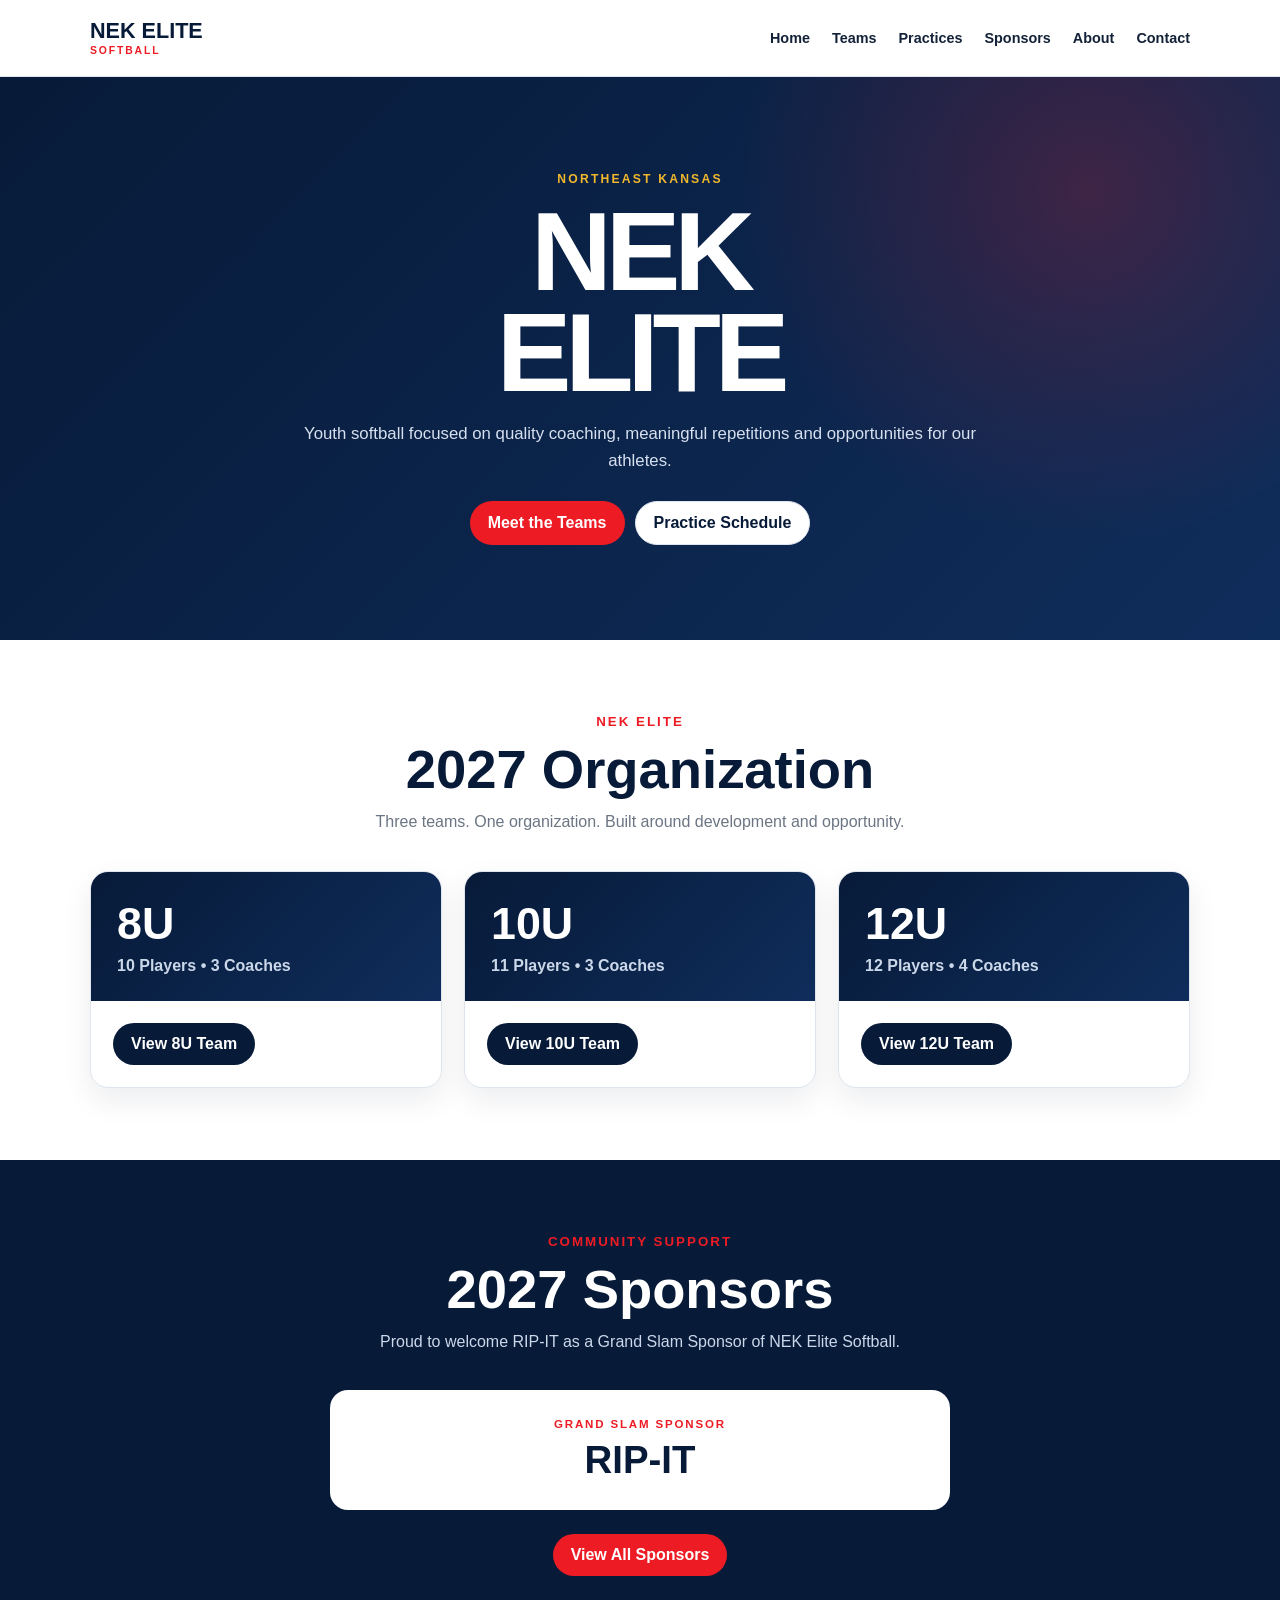
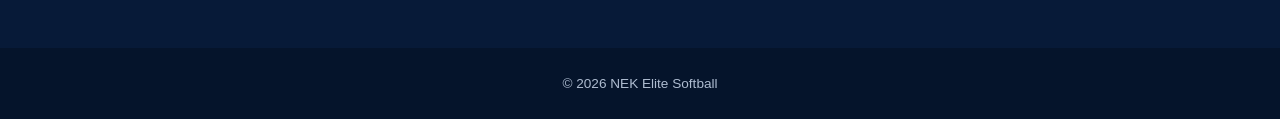
==== commit 546cf12a: "Add files via upload" ====
--- a/index.html
+++ b/index.html
@@ -41,8 +41,16 @@
 </section>
 <section class="dark-section">
 <div class="container">
-<div class="section-title"><small>Community Support</small><h2>2027 Sponsors</h2><p>No official sponsors announced yet. Sponsorship opportunities are open.</p></div>
-<div style="text-align:center"><a class="btn btn-red" href="sponsors.html">View Sponsorship Levels</a></div>
+<div class="section-title"><small>Community Support</small><h2>2027 Sponsors</h2><p>Proud to welcome RIP-IT as a Grand Slam Sponsor of NEK Elite Softball.</p></div>
+
+<div style="max-width:620px;margin:0 auto 24px">
+  <a href="https://rip-it.com" target="_blank" rel="noopener" style="display:block;background:#fff;color:var(--navy);border-radius:18px;padding:28px;text-align:center">
+    <div style="color:var(--red);font-size:.72rem;font-weight:900;letter-spacing:.16em;text-transform:uppercase;margin-bottom:8px">Grand Slam Sponsor</div>
+    <div style="font-size:2.4rem;font-weight:900">RIP-IT</div>
+  </a>
+</div>
+
+<div style="text-align:center"><a class="btn btn-red" href="sponsors.html">View All Sponsors</a></div>
 </div>
 </section>
 </main>
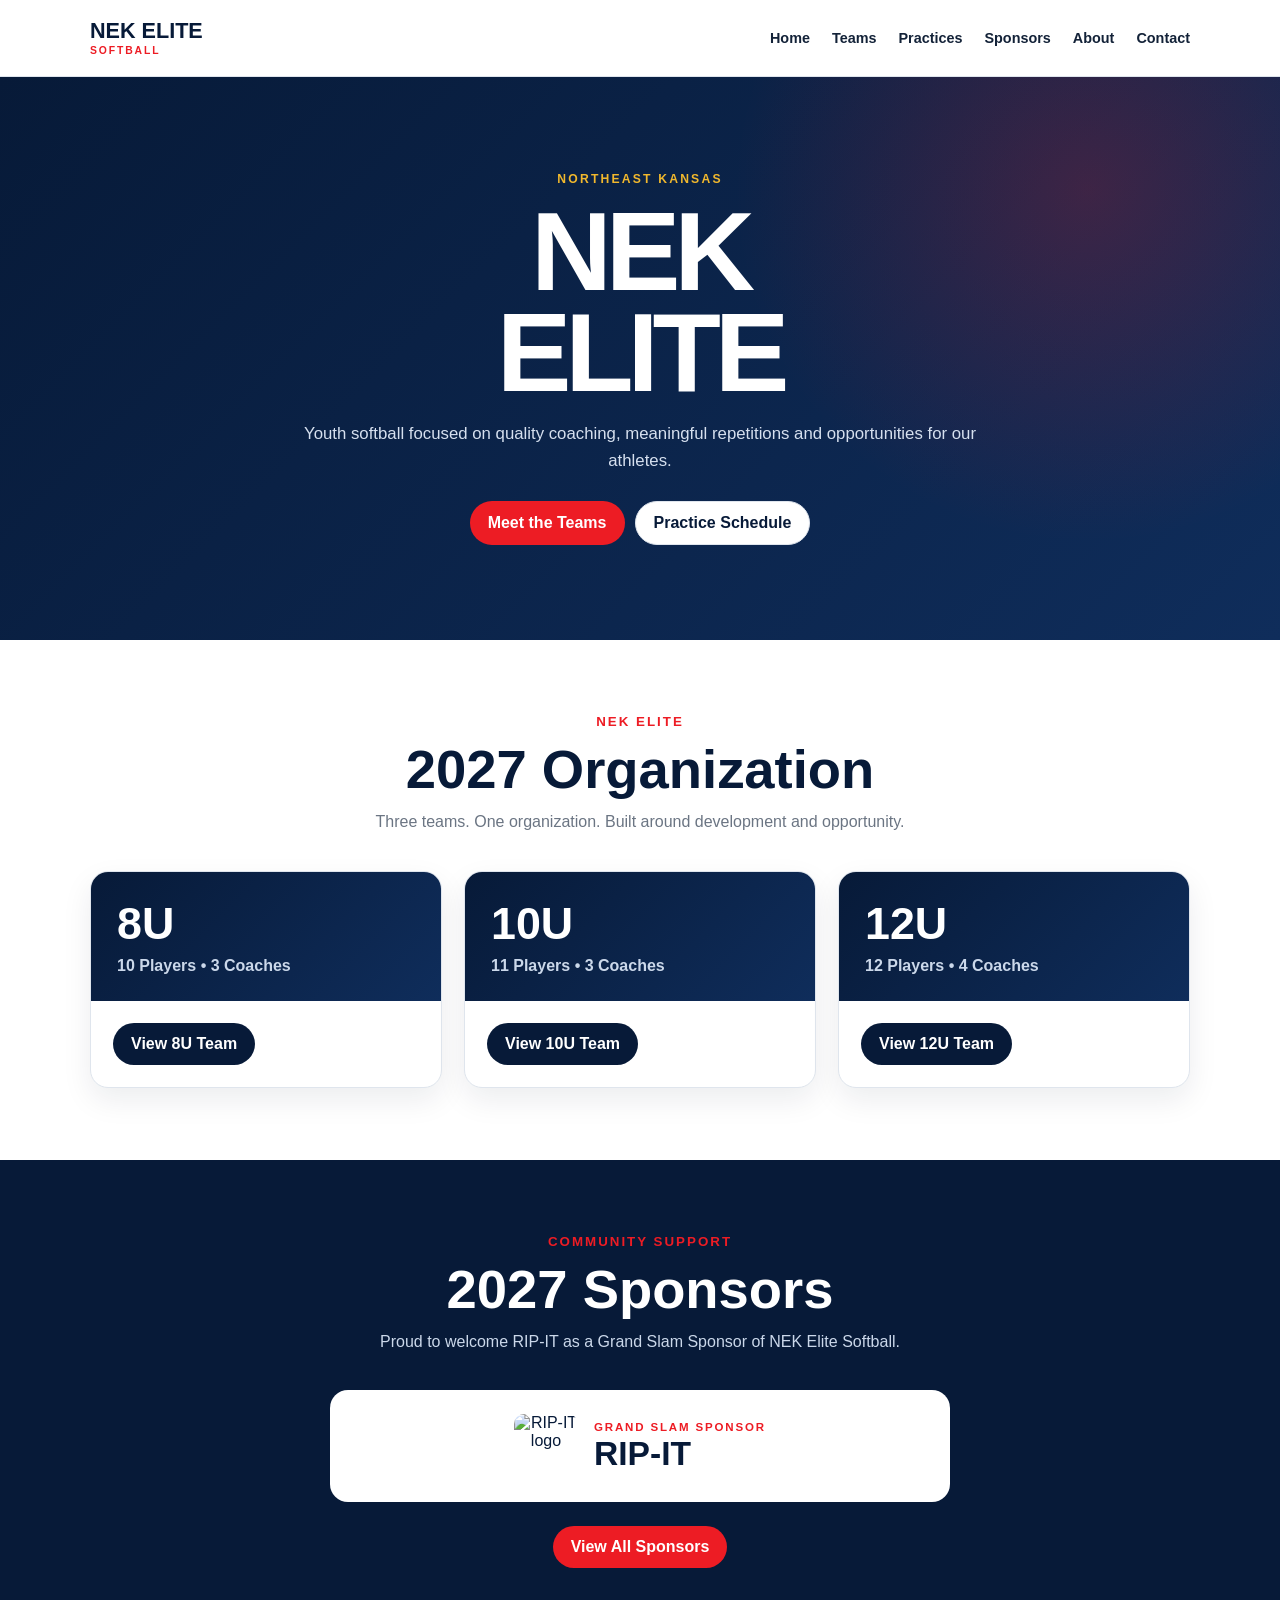
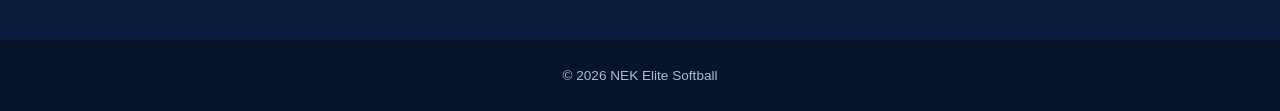
==== commit f4609688: "Add files via upload" ====
--- a/index.html
+++ b/index.html
@@ -42,14 +42,16 @@
 <section class="dark-section">
 <div class="container">
 <div class="section-title"><small>Community Support</small><h2>2027 Sponsors</h2><p>Proud to welcome RIP-IT as a Grand Slam Sponsor of NEK Elite Softball.</p></div>
-
 <div style="max-width:620px;margin:0 auto 24px">
-  <a href="https://rip-it.com" target="_blank" rel="noopener" style="display:block;background:#fff;color:var(--navy);border-radius:18px;padding:28px;text-align:center">
-    <div style="color:var(--red);font-size:.72rem;font-weight:900;letter-spacing:.16em;text-transform:uppercase;margin-bottom:8px">Grand Slam Sponsor</div>
-    <div style="font-size:2.4rem;font-weight:900">RIP-IT</div>
+  <a href="https://ripit.com" target="_blank" rel="noopener"
+     style="display:flex;align-items:center;justify-content:center;gap:16px;background:#fff;color:var(--navy);border-radius:18px;padding:24px;text-align:center">
+    <img src="https://www.google.com/s2/favicons?domain=ripit.com&sz=128" alt="RIP-IT logo" width="64" height="64" style="width:64px;height:64px;border-radius:10px">
+    <div style="text-align:left">
+      <div style="color:var(--red);font-size:.72rem;font-weight:900;letter-spacing:.16em;text-transform:uppercase;margin-bottom:4px">Grand Slam Sponsor</div>
+      <div style="font-size:2.1rem;font-weight:900;line-height:1">RIP-IT</div>
+    </div>
   </a>
 </div>
-
 <div style="text-align:center"><a class="btn btn-red" href="sponsors.html">View All Sponsors</a></div>
 </div>
 </section>
--- a/styles.css
+++ b/styles.css
@@ -96,4 +96,7 @@
   .nav-links{justify-content:center;gap:14px}
   .hero{padding:70px 0}
   section{padding:56px 0}
-}+}
+
+/* Sponsor logo safety */
+img[alt="RIP-IT logo"]{object-fit:contain;flex:0 0 auto}
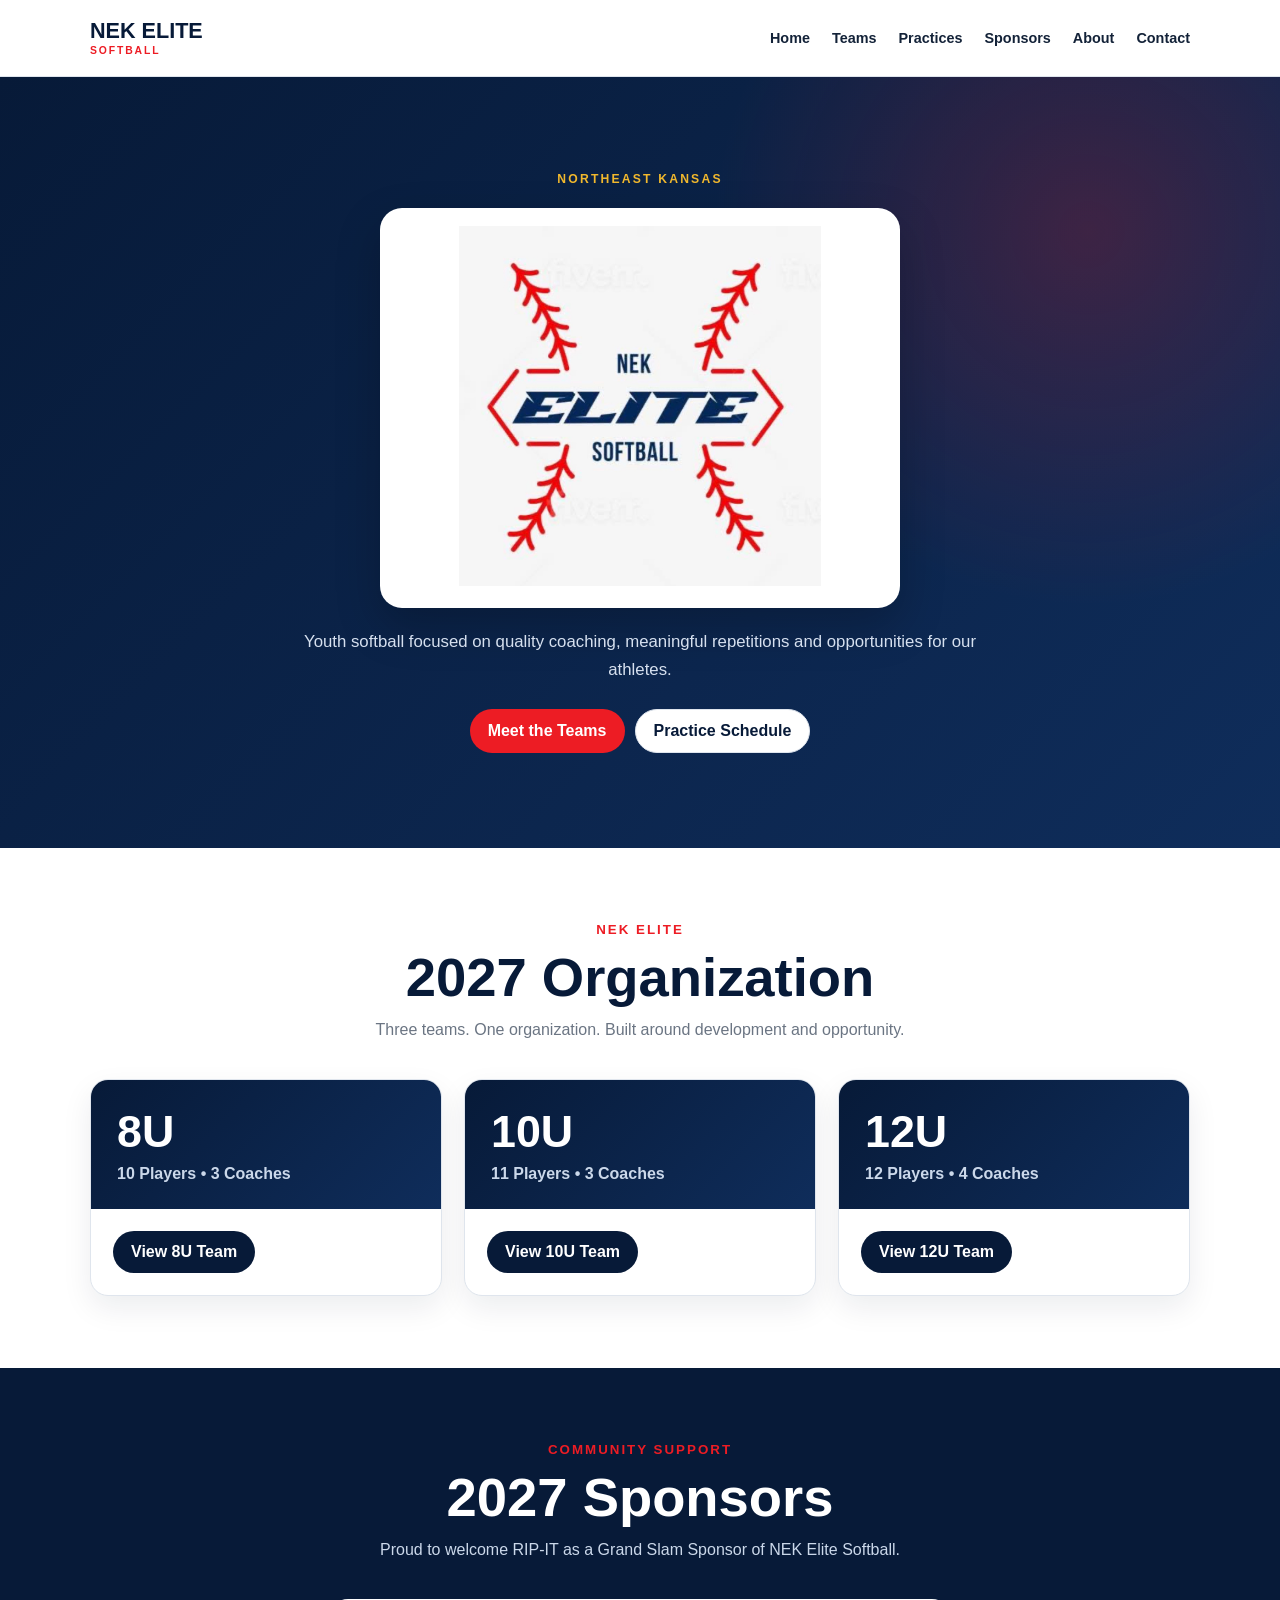
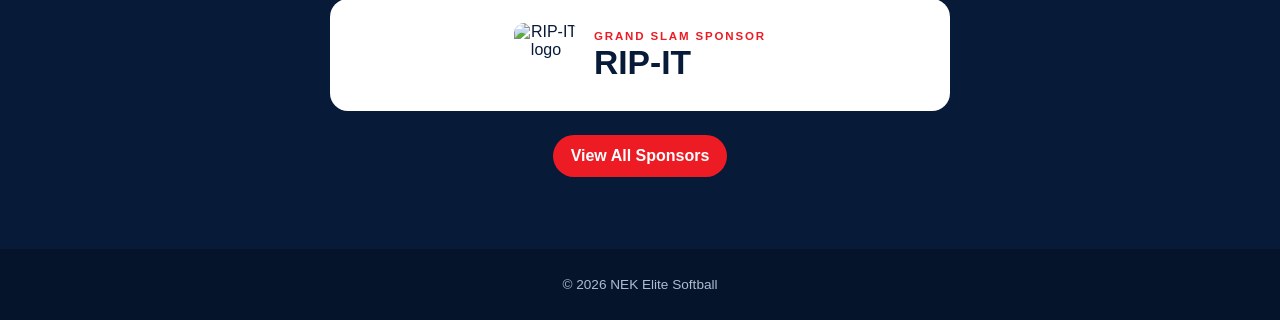
==== commit 5e482a25: "Add files via upload" ====
--- a/index.html
+++ b/index.html
@@ -22,7 +22,9 @@
 <section class="hero">
 <div class="container">
 <div class="eyebrow">Northeast Kansas</div>
-<h1>NEK<br>ELITE</h1>
+<div class="main-banner-logo-wrap">
+<img class="main-banner-logo" src="nek-elite-banner.jpg" alt="NEK Elite Softball">
+</div>
 <p>Youth softball focused on quality coaching, meaningful repetitions and opportunities for our athletes.</p>
 <div class="actions" style="justify-content:center;margin-top:26px">
 <a class="btn btn-red" href="teams.html">Meet the Teams</a>
--- a/styles.css
+++ b/styles.css
@@ -100,3 +100,27 @@
 
 /* Sponsor logo safety */
 img[alt="RIP-IT logo"]{object-fit:contain;flex:0 0 auto}
+
+
+/* Main homepage banner logo */
+.main-banner-logo-wrap{
+  max-width:520px;
+  margin:22px auto 20px;
+  background:#fff;
+  border-radius:22px;
+  padding:18px;
+  box-shadow:0 18px 45px rgba(0,0,0,.22);
+}
+.main-banner-logo{
+  width:100%;
+  height:auto;
+  max-height:360px;
+  object-fit:contain;
+}
+@media(max-width:650px){
+  .main-banner-logo-wrap{
+    max-width:340px;
+    padding:12px;
+    margin-top:18px;
+  }
+}
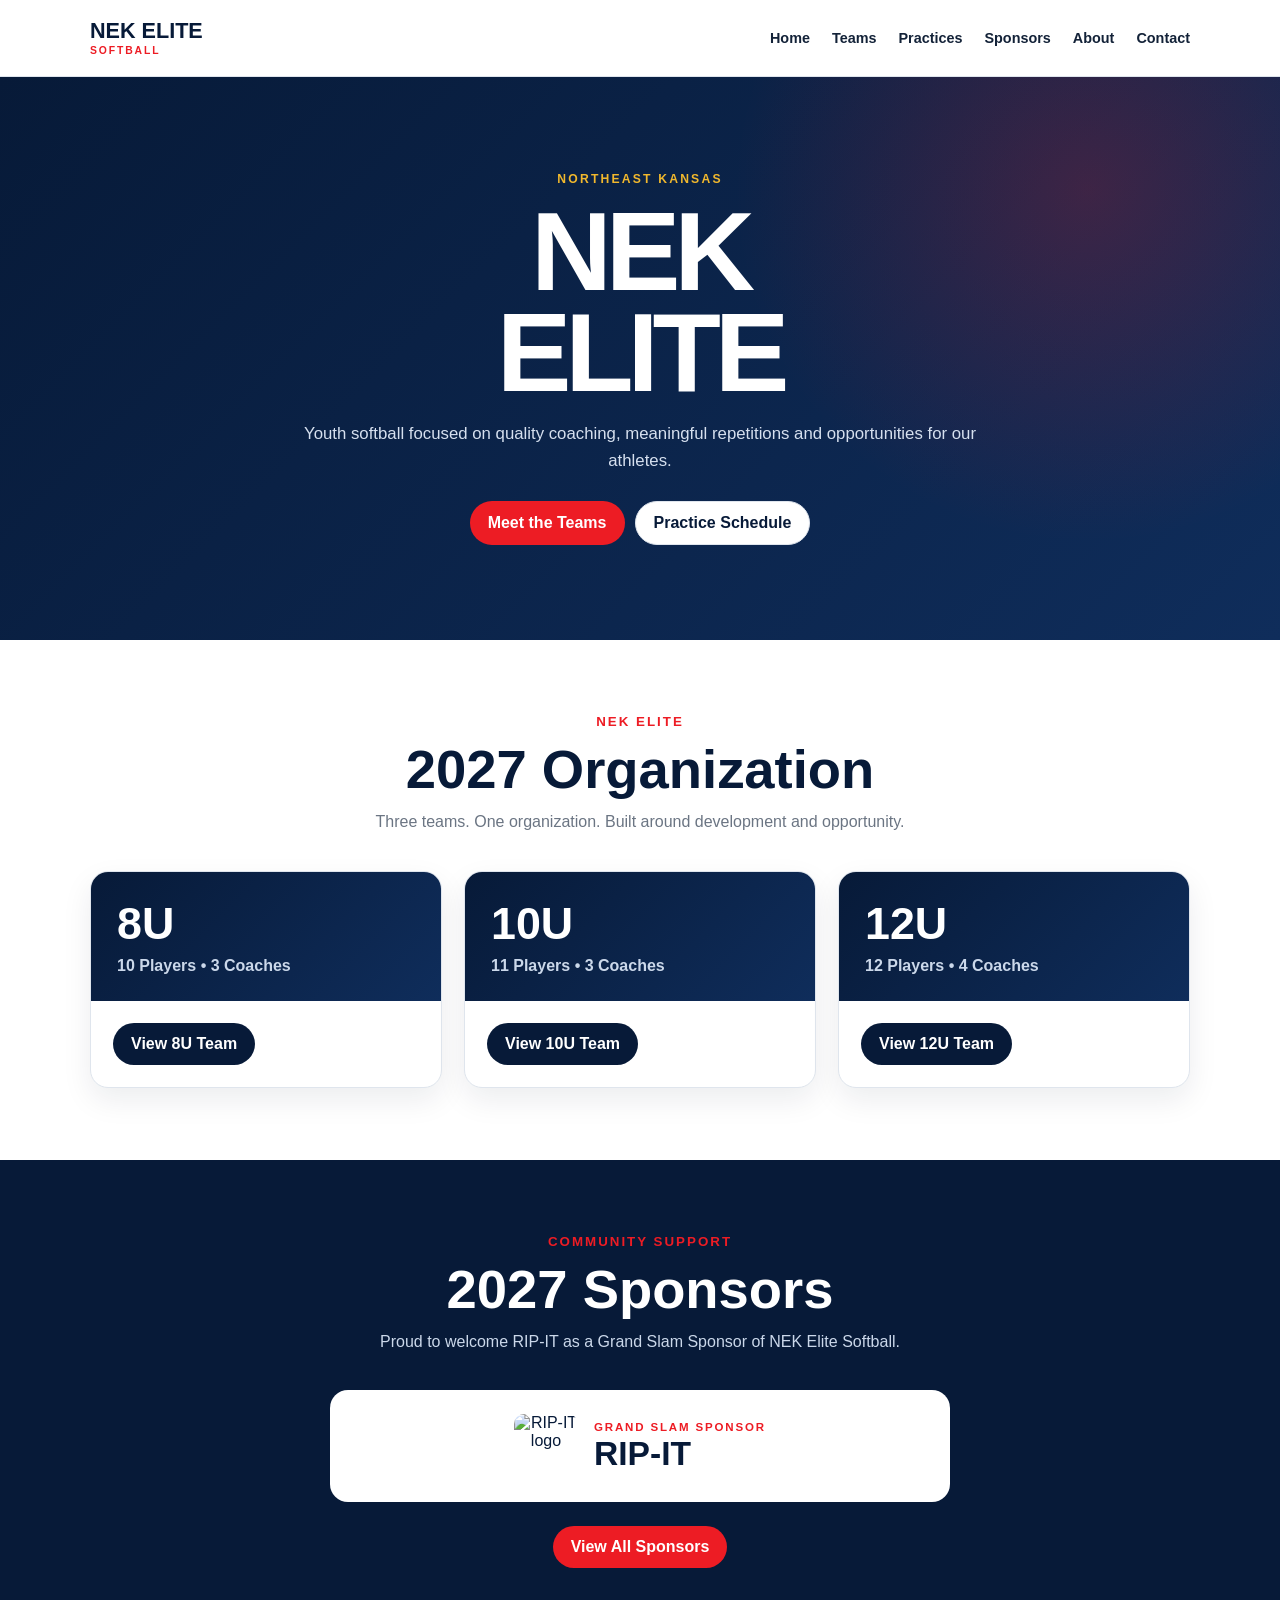
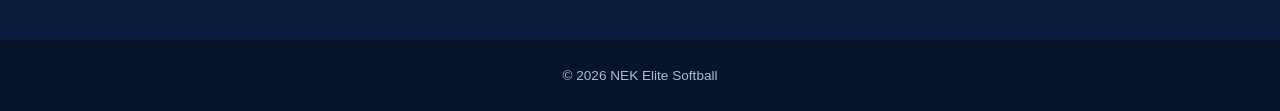
==== commit 7fe821ed: "Add files via upload" ====
--- a/index.html
+++ b/index.html
@@ -22,9 +22,7 @@
 <section class="hero">
 <div class="container">
 <div class="eyebrow">Northeast Kansas</div>
-<div class="main-banner-logo-wrap">
-<img class="main-banner-logo" src="nek-elite-banner.jpg" alt="NEK Elite Softball">
-</div>
+<h1>NEK<br>ELITE</h1>
 <p>Youth softball focused on quality coaching, meaningful repetitions and opportunities for our athletes.</p>
 <div class="actions" style="justify-content:center;margin-top:26px">
 <a class="btn btn-red" href="teams.html">Meet the Teams</a>
--- a/styles.css
+++ b/styles.css
@@ -100,27 +100,3 @@
 
 /* Sponsor logo safety */
 img[alt="RIP-IT logo"]{object-fit:contain;flex:0 0 auto}
-
-
-/* Main homepage banner logo */
-.main-banner-logo-wrap{
-  max-width:520px;
-  margin:22px auto 20px;
-  background:#fff;
-  border-radius:22px;
-  padding:18px;
-  box-shadow:0 18px 45px rgba(0,0,0,.22);
-}
-.main-banner-logo{
-  width:100%;
-  height:auto;
-  max-height:360px;
-  object-fit:contain;
-}
-@media(max-width:650px){
-  .main-banner-logo-wrap{
-    max-width:340px;
-    padding:12px;
-    margin-top:18px;
-  }
-}
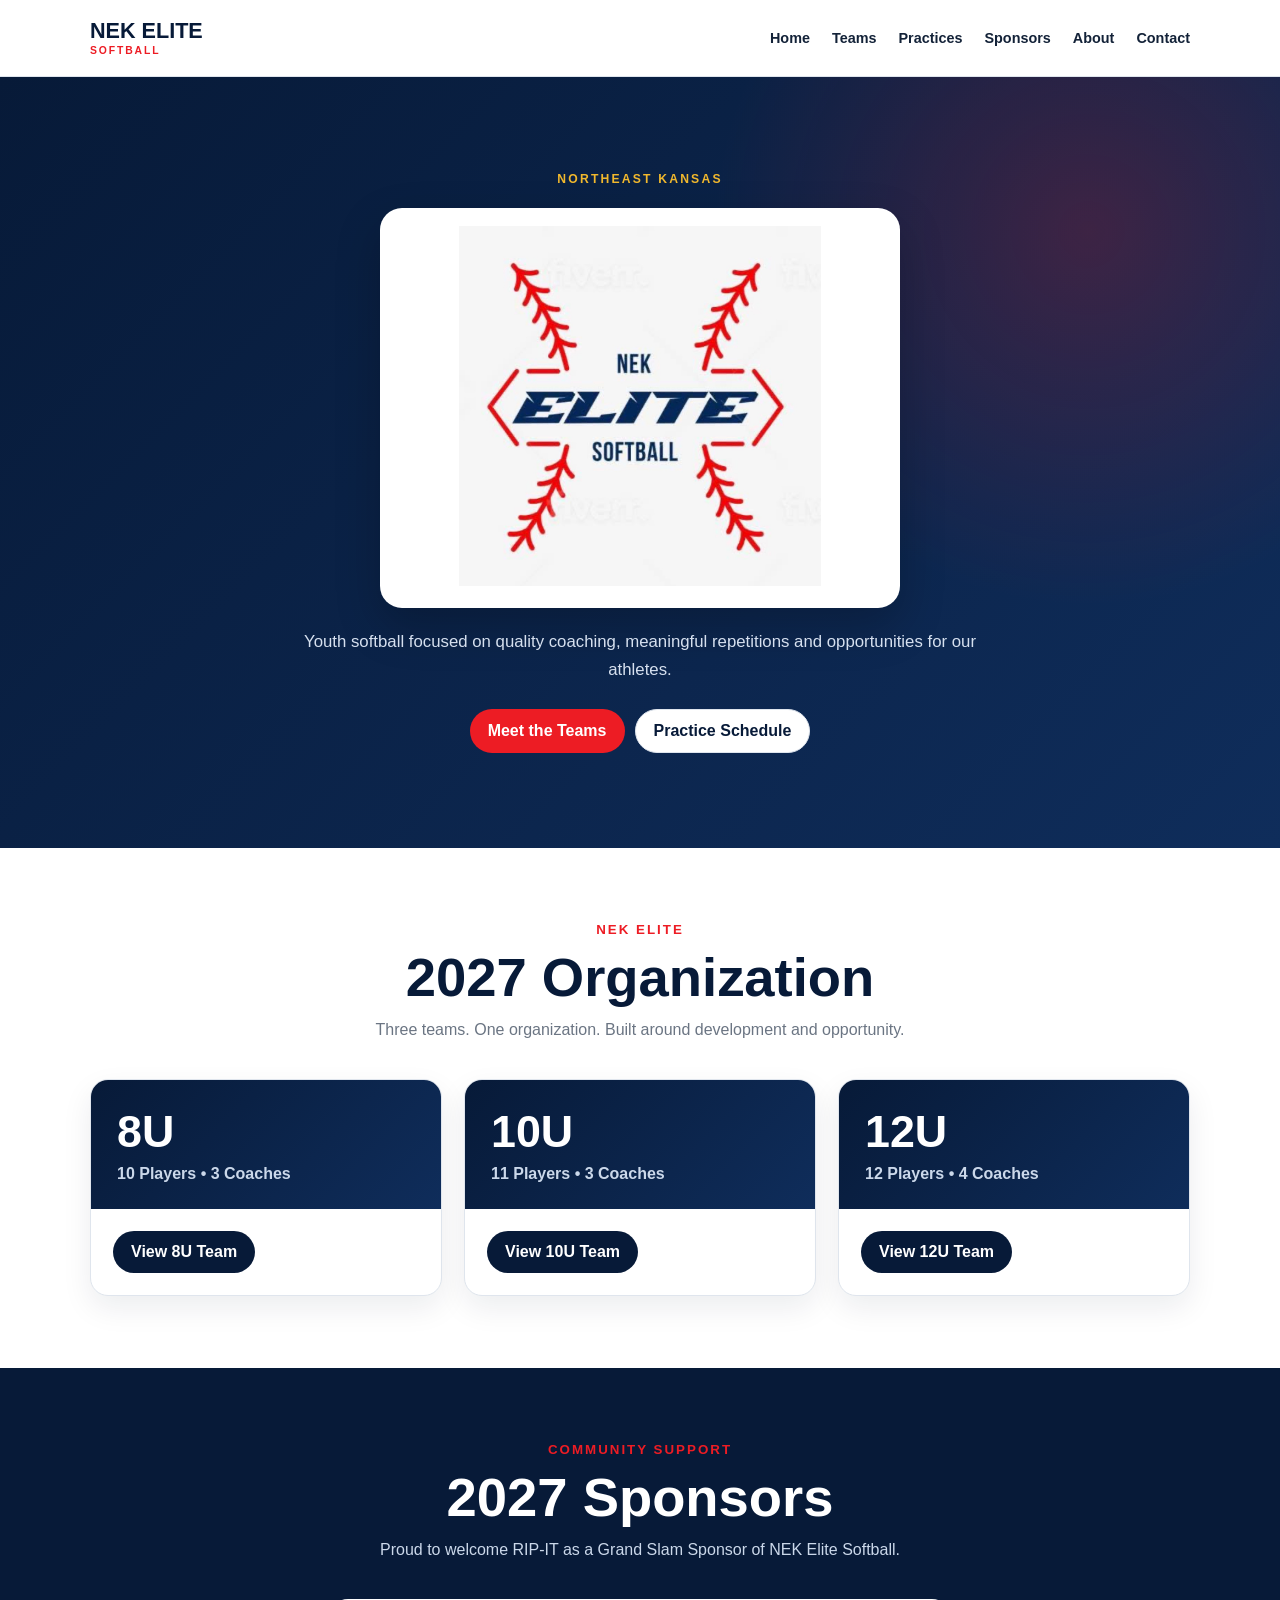
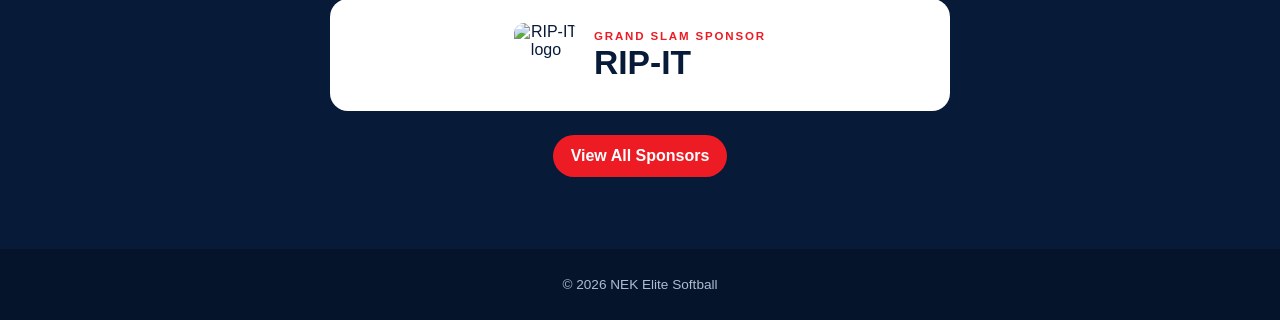
==== commit 6f164252: "Add files via upload" ====
--- a/index.html
+++ b/index.html
@@ -22,7 +22,9 @@
 <section class="hero">
 <div class="container">
 <div class="eyebrow">Northeast Kansas</div>
-<h1>NEK<br>ELITE</h1>
+<div class="main-banner-logo-wrap">
+<img class="main-banner-logo" src="nek-elite-banner.jpg" alt="NEK Elite Softball">
+</div>
 <p>Youth softball focused on quality coaching, meaningful repetitions and opportunities for our athletes.</p>
 <div class="actions" style="justify-content:center;margin-top:26px">
 <a class="btn btn-red" href="teams.html">Meet the Teams</a>
--- a/styles.css
+++ b/styles.css
@@ -100,3 +100,114 @@
 
 /* Sponsor logo safety */
 img[alt="RIP-IT logo"]{object-fit:contain;flex:0 0 auto}
+
+
+/* Main homepage banner logo */
+.main-banner-logo-wrap{
+  max-width:520px;
+  margin:22px auto 20px;
+  background:#fff;
+  border-radius:22px;
+  padding:18px;
+  box-shadow:0 18px 45px rgba(0,0,0,.22);
+}
+.main-banner-logo{
+  width:100%;
+  height:auto;
+  max-height:360px;
+  object-fit:contain;
+}
+@media(max-width:650px){
+  .main-banner-logo-wrap{
+    max-width:340px;
+    padding:12px;
+    margin-top:18px;
+  }
+}
+
+
+/* Sponsor section + sponsor packet */
+.featured-sponsor{
+  display:block;
+  max-width:760px;
+  margin:0 auto;
+  background:#fff;
+  color:var(--navy);
+  border:1px solid var(--line);
+  border-radius:18px;
+  padding:30px;
+  text-align:center;
+  box-shadow:var(--shadow);
+  transition:transform .18s ease,box-shadow .18s ease;
+}
+.featured-sponsor:hover{transform:translateY(-3px);box-shadow:0 18px 38px rgba(7,26,56,.14)}
+.featured-sponsor-level{
+  color:var(--red);
+  font-size:.74rem;
+  font-weight:900;
+  letter-spacing:.16em;
+  text-transform:uppercase;
+  margin-bottom:7px;
+}
+.featured-sponsor-name{font-size:2.7rem;font-weight:900;line-height:1}
+.featured-sponsor-site{margin-top:8px;color:var(--muted);font-weight:700}
+
+.sponsor-level-link{display:block;cursor:pointer;transition:transform .18s ease,background .18s ease}
+.sponsor-level-link:hover{transform:translateY(-4px);background:rgba(255,255,255,.14)}
+.sponsor-level-link em{display:block;margin-top:12px;color:var(--gold);font-style:normal;font-size:.78rem;font-weight:900}
+
+.packet-levels{display:grid;grid-template-columns:repeat(2,1fr);gap:22px}
+.packet-card{
+  scroll-margin-top:110px;
+  border:1px solid var(--line);
+  border-radius:18px;
+  padding:28px;
+  box-shadow:var(--shadow);
+  background:#fff;
+}
+.packet-card.featured-level{
+  grid-column:1/-1;
+  border:2px solid var(--red);
+}
+.packet-card h3{margin:0;color:var(--navy);font-size:2rem}
+.packet-price{font-size:2.7rem;font-weight:900;color:var(--red);margin:7px 0 18px}
+.packet-card ul{margin:0 0 24px;padding-left:22px;line-height:1.9;color:var(--ink)}
+.packet-badge{
+  display:inline-block;
+  background:var(--red);
+  color:#fff;
+  padding:7px 11px;
+  border-radius:999px;
+  font-size:.68rem;
+  font-weight:900;
+  letter-spacing:.1em;
+  text-transform:uppercase;
+  margin-bottom:14px;
+}
+.contact-options{display:grid;grid-template-columns:repeat(3,1fr);gap:18px}
+.contact-option{
+  display:block;
+  background:#fff;
+  color:var(--navy);
+  border-radius:16px;
+  padding:24px;
+  text-align:center;
+  transition:transform .18s ease;
+}
+.contact-option:hover{transform:translateY(-3px)}
+.contact-option span{
+  display:block;
+  color:var(--red);
+  text-transform:uppercase;
+  letter-spacing:.1em;
+  font-size:.72rem;
+  font-weight:900;
+  margin-bottom:7px;
+}
+.contact-option strong{font-size:1.05rem}
+.contact-options-light .contact-option{border:1px solid var(--line);box-shadow:var(--shadow)}
+
+@media(max-width:850px){
+  .packet-levels,.contact-options{grid-template-columns:1fr}
+  .packet-card.featured-level{grid-column:auto}
+}
